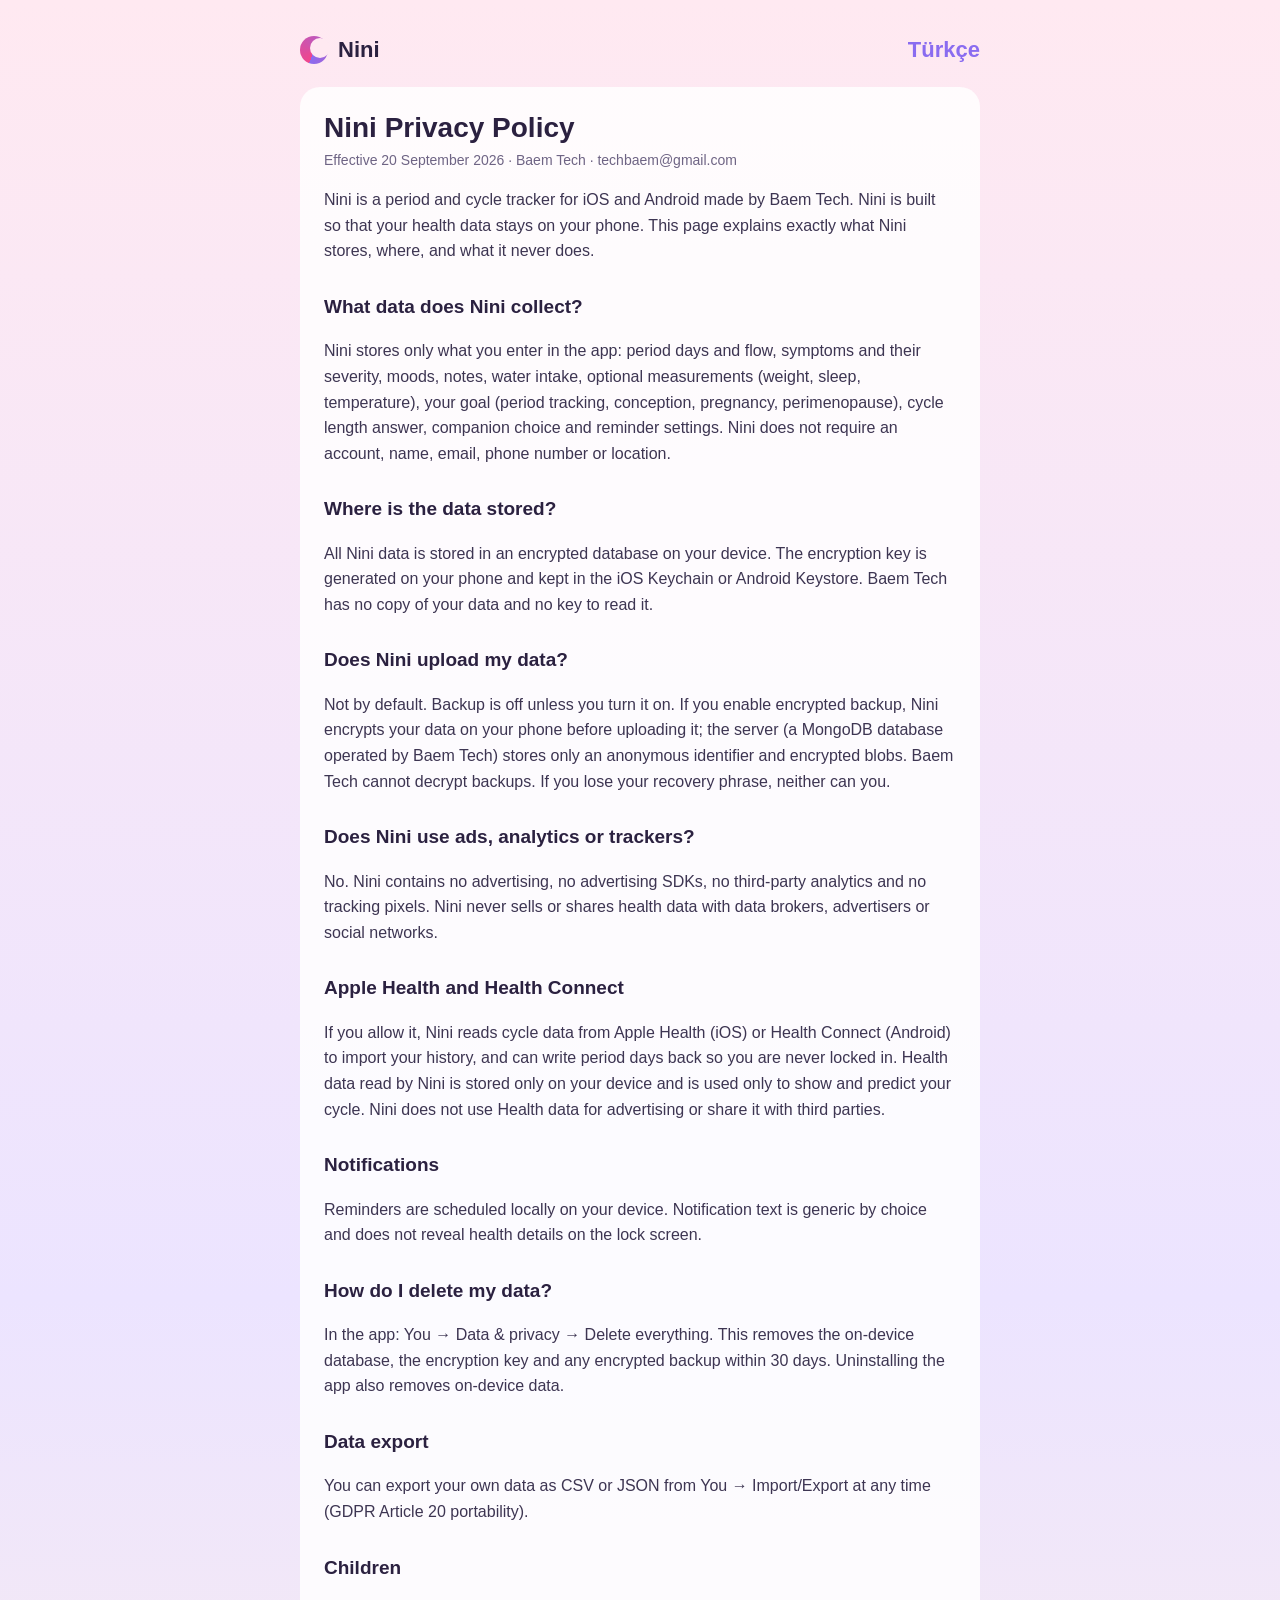
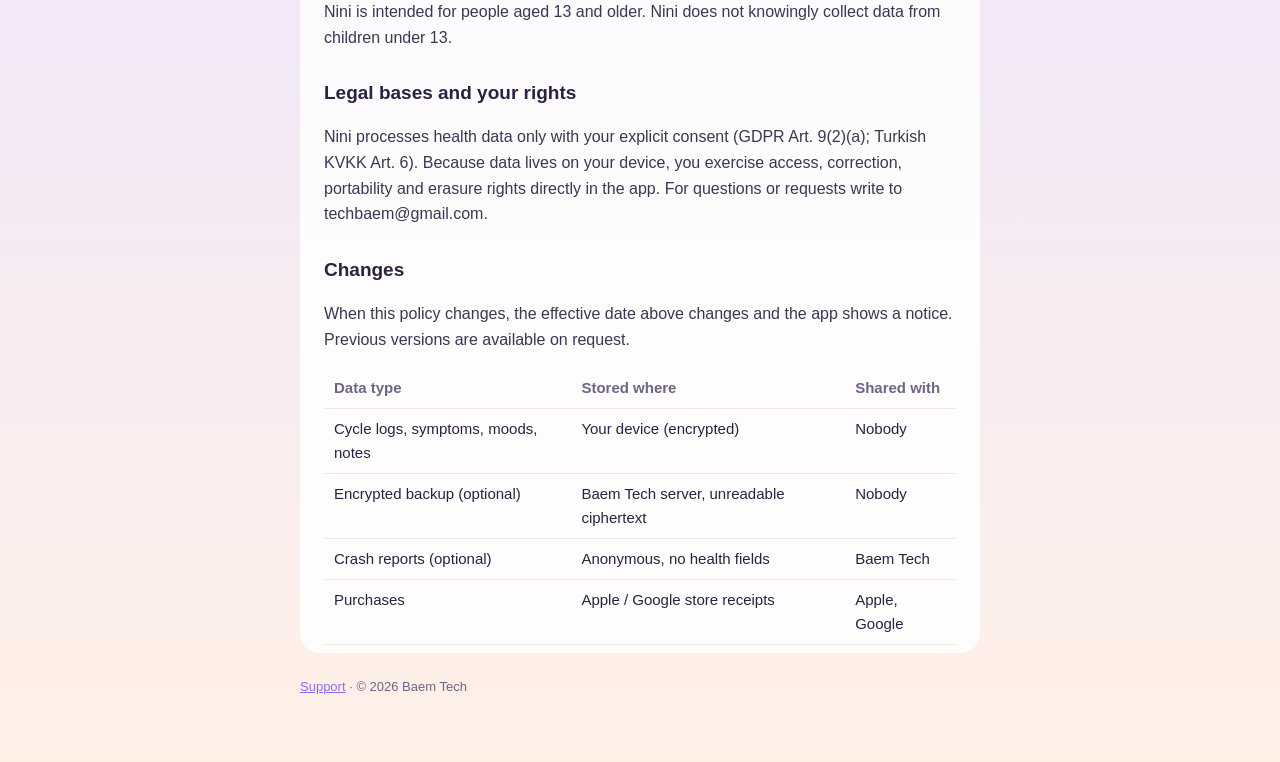
==== privacy/index.html @ da7cc815 "Nini privacy policy + support pages (EN/TR), robots, sitemap" ====
<!doctype html><html lang="en"><head><meta charset="utf-8"><title>Nini Privacy Policy — your cycle data stays on your phone</title><meta name="viewport" content="width=device-width,initial-scale=1"><meta name="description" content="Nini period tracker privacy policy: data is stored on your device, encrypted; no ads, no data sales, no third-party trackers; optional end-to-end encrypted backup; delete everything in one tap."><link rel="canonical" href="https://baemtech.github.io/nini-legal/privacy/"><link rel="alternate" hreflang="en" href="https://baemtech.github.io/nini-legal/privacy/"><link rel="alternate" hreflang="tr" href="https://baemtech.github.io/nini-legal/privacy/tr/"><link rel="alternate" hreflang="x-default" href="https://baemtech.github.io/nini-legal/privacy/"><meta property="og:title" content="Nini Privacy Policy"><meta property="og:description" content="Your cycle data stays on your phone. No ads, no data sales, no trackers."><meta property="og:url" content="https://baemtech.github.io/nini-legal/privacy/"><meta property="og:type" content="article"><link rel="stylesheet" href="../styles.css">
<script type="application/ld+json">{"@context":"https://schema.org","@type":"WebPage","name":"Nini Privacy Policy","inLanguage":"en","datePublished":"2026-09-20","dateModified":"2026-09-20","publisher":{"@type":"Organization","name":"Baem Tech","email":"techbaem@gmail.com","sameAs":["https://github.com/baemtech"]},"about":{"@type":"MobileApplication","name":"Nini","applicationCategory":"HealthApplication","operatingSystem":"iOS, Android","offers":{"@type":"Offer","price":"0","priceCurrency":"USD"}}}</script></head><body><main><header><span class="mark" aria-hidden="true"></span><a href="../">Nini</a><span class="lang"><a href="./tr/" hreflang="tr" lang="tr">Türkçe</a></span></header><article>
<h1>Nini Privacy Policy</h1><p class="meta">Effective 20 September 2026 · Baem Tech · techbaem@gmail.com</p>
<p>Nini is a period and cycle tracker for iOS and Android made by Baem Tech. Nini is built so that your health data stays on your phone. This page explains exactly what Nini stores, where, and what it never does.</p>
<h2>What data does Nini collect?</h2><p>Nini stores only what you enter in the app: period days and flow, symptoms and their severity, moods, notes, water intake, optional measurements (weight, sleep, temperature), your goal (period tracking, conception, pregnancy, perimenopause), cycle length answer, companion choice and reminder settings. Nini does not require an account, name, email, phone number or location.</p>
<h2>Where is the data stored?</h2><p>All Nini data is stored in an encrypted database on your device. The encryption key is generated on your phone and kept in the iOS Keychain or Android Keystore. Baem Tech has no copy of your data and no key to read it.</p>
<h2>Does Nini upload my data?</h2><p>Not by default. Backup is off unless you turn it on. If you enable encrypted backup, Nini encrypts your data on your phone before uploading it; the server (a MongoDB database operated by Baem Tech) stores only an anonymous identifier and encrypted blobs. Baem Tech cannot decrypt backups. If you lose your recovery phrase, neither can you.</p>
<h2>Does Nini use ads, analytics or trackers?</h2><p>No. Nini contains no advertising, no advertising SDKs, no third-party analytics and no tracking pixels. Nini never sells or shares health data with data brokers, advertisers or social networks.</p>
<h2>Apple Health and Health Connect</h2><p>If you allow it, Nini reads cycle data from Apple Health (iOS) or Health Connect (Android) to import your history, and can write period days back so you are never locked in. Health data read by Nini is stored only on your device and is used only to show and predict your cycle. Nini does not use Health data for advertising or share it with third parties.</p>
<h2>Notifications</h2><p>Reminders are scheduled locally on your device. Notification text is generic by choice and does not reveal health details on the lock screen.</p>
<h2>How do I delete my data?</h2><p>In the app: You → Data &amp; privacy → Delete everything. This removes the on-device database, the encryption key and any encrypted backup within 30 days. Uninstalling the app also removes on-device data.</p>
<h2>Data export</h2><p>You can export your own data as CSV or JSON from You → Import/Export at any time (GDPR Article 20 portability).</p>
<h2>Children</h2><p>Nini is intended for people aged 13 and older. Nini does not knowingly collect data from children under 13.</p>
<h2>Legal bases and your rights</h2><p>Nini processes health data only with your explicit consent (GDPR Art. 9(2)(a); Turkish KVKK Art. 6). Because data lives on your device, you exercise access, correction, portability and erasure rights directly in the app. For questions or requests write to techbaem@gmail.com.</p>
<h2>Changes</h2><p>When this policy changes, the effective date above changes and the app shows a notice. Previous versions are available on request.</p>
<table><tr><th>Data type</th><th>Stored where</th><th>Shared with</th></tr><tr><td>Cycle logs, symptoms, moods, notes</td><td>Your device (encrypted)</td><td>Nobody</td></tr><tr><td>Encrypted backup (optional)</td><td>Baem Tech server, unreadable ciphertext</td><td>Nobody</td></tr><tr><td>Crash reports (optional)</td><td>Anonymous, no health fields</td><td>Baem Tech</td></tr><tr><td>Purchases</td><td>Apple / Google store receipts</td><td>Apple, Google</td></tr></table>
</article><footer><a href="../support/">Support</a> · © 2026 Baem Tech</footer></main></body></html>
---- styles.css ----
:root{--bg:#FFF7FB;--card:#fff;--ink:#2B2140;--sub:#6E6484;--accent:#F0468C;--lilac:#8A6CF0;--mint:#3FC1A8}
*{box-sizing:border-box}html{color-scheme:light}body{margin:0;font:16px/1.6 -apple-system,BlinkMacSystemFont,"Segoe UI",Roboto,sans-serif;color:var(--ink);background:linear-gradient(180deg,#FFE9F1,#ECE4FF 55%,#FFF0E6)}
main{max-width:720px;margin:0 auto;padding:32px 20px 64px}header{display:flex;align-items:center;gap:10px;margin-bottom:20px}header a{color:var(--ink);text-decoration:none;font-weight:800;font-size:22px}
.mark{width:28px;height:28px;border-radius:50%;background:conic-gradient(from 200deg,var(--accent),var(--lilac));position:relative}.mark::after{content:"";position:absolute;right:-2px;top:2px;width:20px;height:20px;border-radius:50%;background:#FFE9F1}
article{background:rgba(255,255,255,.85);border-radius:20px;padding:24px 24px 8px}h1{font-size:28px;line-height:1.2;margin:0 0 4px}h2{font-size:19px;margin:28px 0 8px}p,li{color:#3d3552}.meta{color:var(--sub);font-size:14px;margin:0 0 16px}table{border-collapse:collapse;width:100%;font-size:15px}th,td{text-align:left;padding:8px 10px;border-bottom:1px solid #eee4f4;vertical-align:top}th{color:var(--sub);font-weight:600}
.lang{margin-left:auto;font-size:14px}.lang a{font-weight:600;color:var(--lilac);margin-left:8px}footer{margin-top:24px;color:var(--sub);font-size:13px}a{color:var(--lilac)}
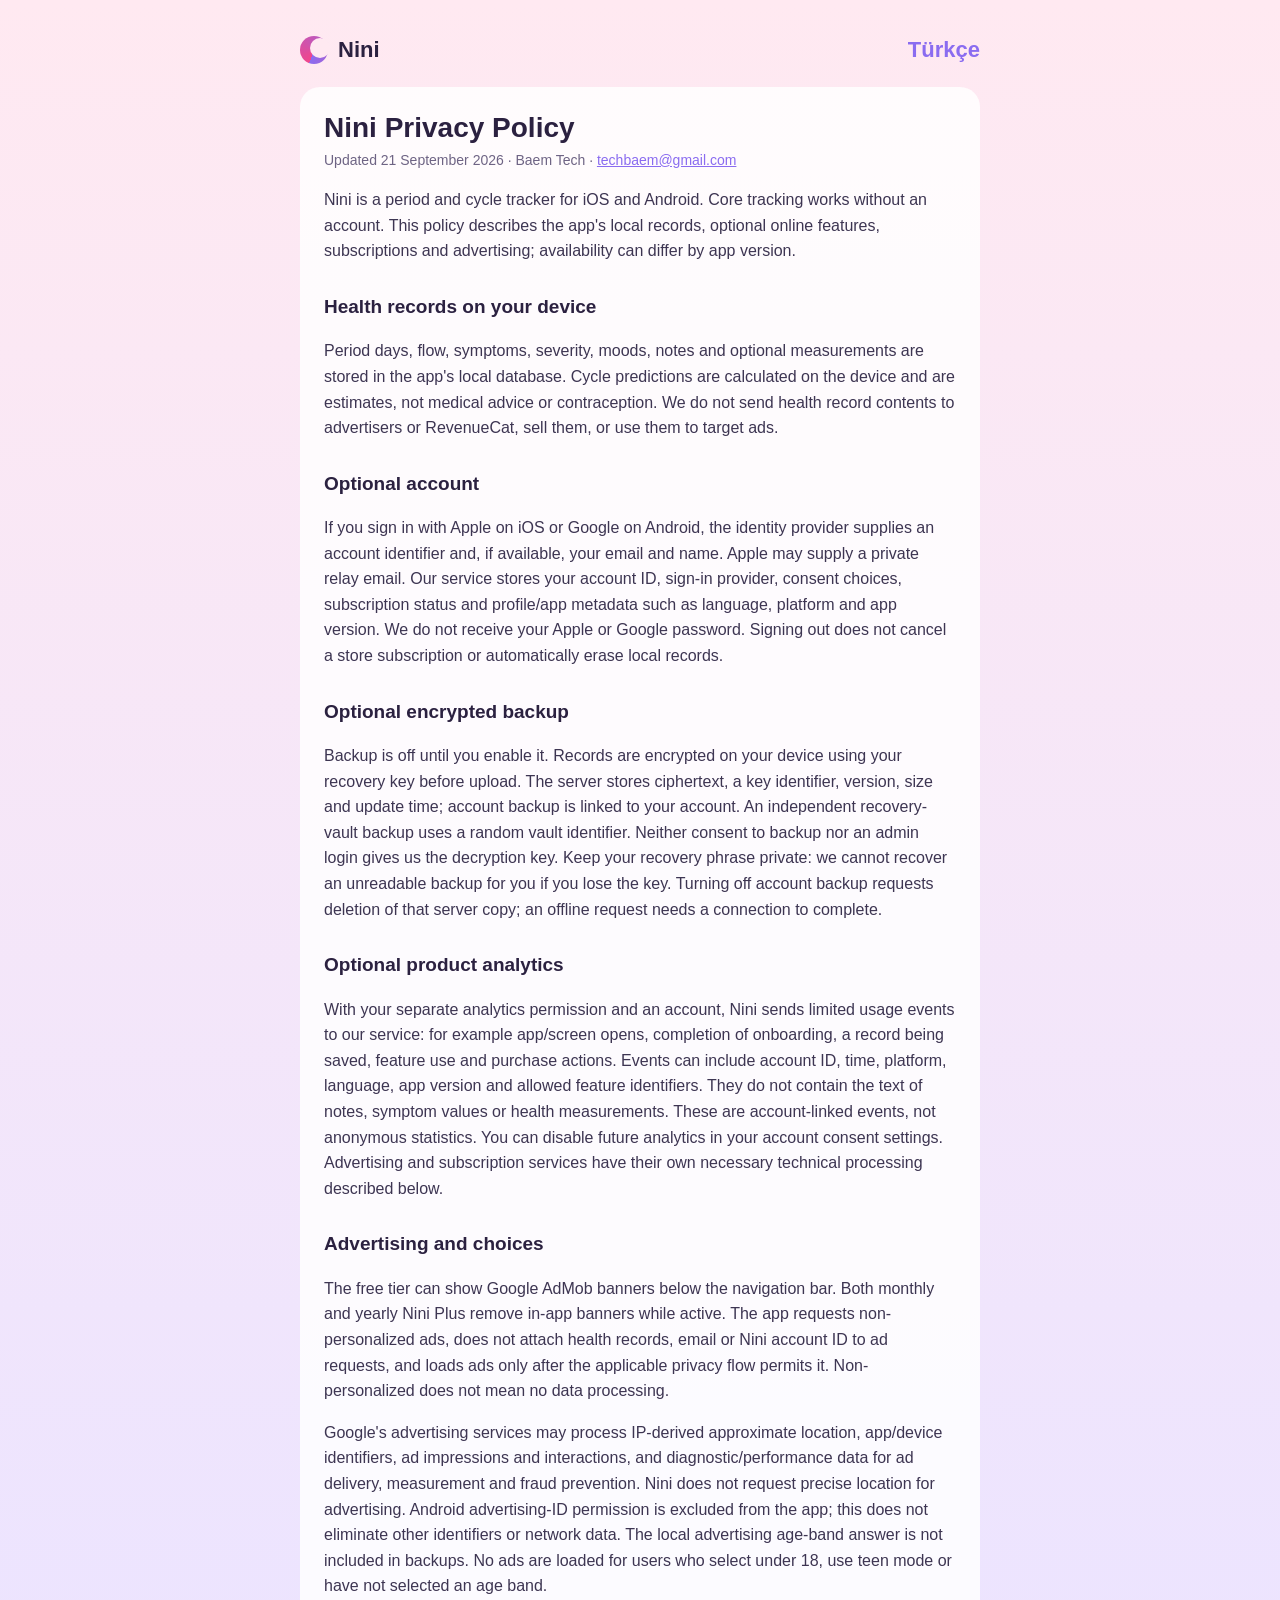
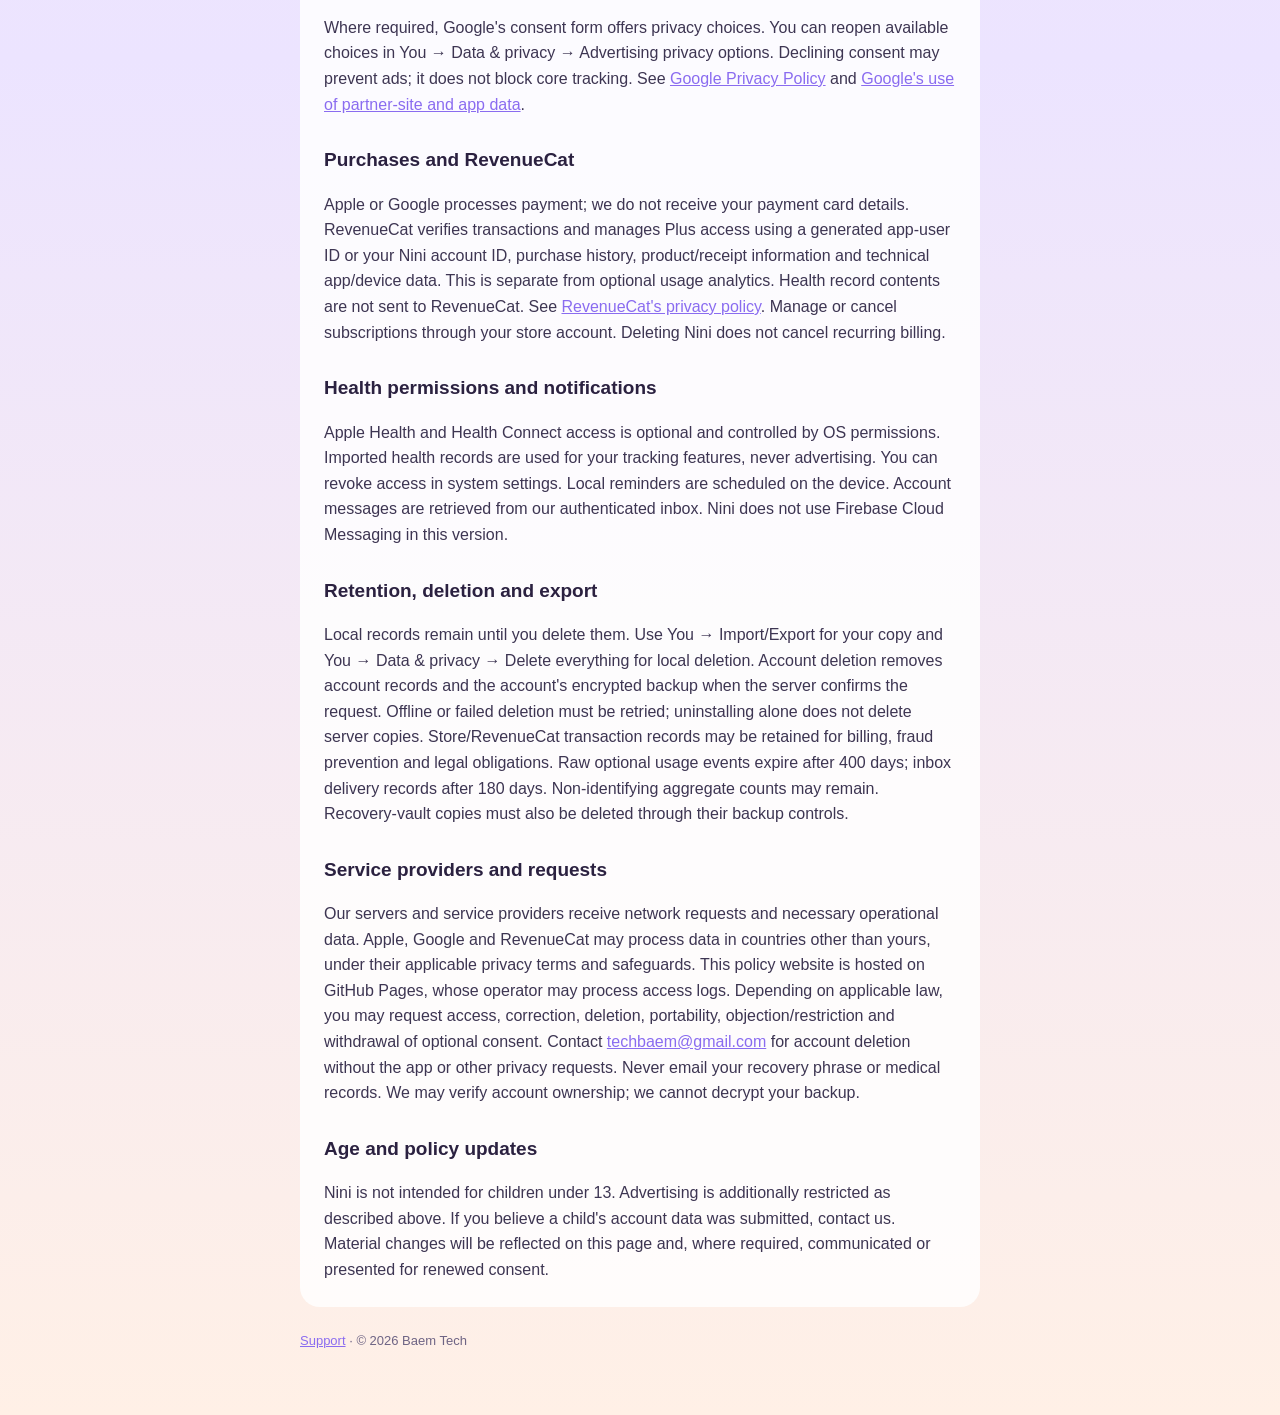
==== commit d8c983d3: "Update Nini privacy and subscription information for AdMob and RevenueCat" ====
--- a/privacy/index.html
+++ b/privacy/index.html
@@ -1,17 +1,15 @@
-<!doctype html><html lang="en"><head><meta charset="utf-8"><title>Nini Privacy Policy — your cycle data stays on your phone</title><meta name="viewport" content="width=device-width,initial-scale=1"><meta name="description" content="Nini period tracker privacy policy: data is stored on your device, encrypted; no ads, no data sales, no third-party trackers; optional end-to-end encrypted backup; delete everything in one tap."><link rel="canonical" href="https://baemtech.github.io/nini-legal/privacy/"><link rel="alternate" hreflang="en" href="https://baemtech.github.io/nini-legal/privacy/"><link rel="alternate" hreflang="tr" href="https://baemtech.github.io/nini-legal/privacy/tr/"><link rel="alternate" hreflang="x-default" href="https://baemtech.github.io/nini-legal/privacy/"><meta property="og:title" content="Nini Privacy Policy"><meta property="og:description" content="Your cycle data stays on your phone. No ads, no data sales, no trackers."><meta property="og:url" content="https://baemtech.github.io/nini-legal/privacy/"><meta property="og:type" content="article"><link rel="stylesheet" href="../styles.css">
-<script type="application/ld+json">{"@context":"https://schema.org","@type":"WebPage","name":"Nini Privacy Policy","inLanguage":"en","datePublished":"2026-09-20","dateModified":"2026-09-20","publisher":{"@type":"Organization","name":"Baem Tech","email":"techbaem@gmail.com","sameAs":["https://github.com/baemtech"]},"about":{"@type":"MobileApplication","name":"Nini","applicationCategory":"HealthApplication","operatingSystem":"iOS, Android","offers":{"@type":"Offer","price":"0","priceCurrency":"USD"}}}</script></head><body><main><header><span class="mark" aria-hidden="true"></span><a href="../">Nini</a><span class="lang"><a href="./tr/" hreflang="tr" lang="tr">Türkçe</a></span></header><article>
-<h1>Nini Privacy Policy</h1><p class="meta">Effective 20 September 2026 · Baem Tech · techbaem@gmail.com</p>
-<p>Nini is a period and cycle tracker for iOS and Android made by Baem Tech. Nini is built so that your health data stays on your phone. This page explains exactly what Nini stores, where, and what it never does.</p>
-<h2>What data does Nini collect?</h2><p>Nini stores only what you enter in the app: period days and flow, symptoms and their severity, moods, notes, water intake, optional measurements (weight, sleep, temperature), your goal (period tracking, conception, pregnancy, perimenopause), cycle length answer, companion choice and reminder settings. Nini does not require an account, name, email, phone number or location.</p>
-<h2>Where is the data stored?</h2><p>All Nini data is stored in an encrypted database on your device. The encryption key is generated on your phone and kept in the iOS Keychain or Android Keystore. Baem Tech has no copy of your data and no key to read it.</p>
-<h2>Does Nini upload my data?</h2><p>Not by default. Backup is off unless you turn it on. If you enable encrypted backup, Nini encrypts your data on your phone before uploading it; the server (a MongoDB database operated by Baem Tech) stores only an anonymous identifier and encrypted blobs. Baem Tech cannot decrypt backups. If you lose your recovery phrase, neither can you.</p>
-<h2>Does Nini use ads, analytics or trackers?</h2><p>No. Nini contains no advertising, no advertising SDKs, no third-party analytics and no tracking pixels. Nini never sells or shares health data with data brokers, advertisers or social networks.</p>
-<h2>Apple Health and Health Connect</h2><p>If you allow it, Nini reads cycle data from Apple Health (iOS) or Health Connect (Android) to import your history, and can write period days back so you are never locked in. Health data read by Nini is stored only on your device and is used only to show and predict your cycle. Nini does not use Health data for advertising or share it with third parties.</p>
-<h2>Notifications</h2><p>Reminders are scheduled locally on your device. Notification text is generic by choice and does not reveal health details on the lock screen.</p>
-<h2>How do I delete my data?</h2><p>In the app: You → Data &amp; privacy → Delete everything. This removes the on-device database, the encryption key and any encrypted backup within 30 days. Uninstalling the app also removes on-device data.</p>
-<h2>Data export</h2><p>You can export your own data as CSV or JSON from You → Import/Export at any time (GDPR Article 20 portability).</p>
-<h2>Children</h2><p>Nini is intended for people aged 13 and older. Nini does not knowingly collect data from children under 13.</p>
-<h2>Legal bases and your rights</h2><p>Nini processes health data only with your explicit consent (GDPR Art. 9(2)(a); Turkish KVKK Art. 6). Because data lives on your device, you exercise access, correction, portability and erasure rights directly in the app. For questions or requests write to techbaem@gmail.com.</p>
-<h2>Changes</h2><p>When this policy changes, the effective date above changes and the app shows a notice. Previous versions are available on request.</p>
-<table><tr><th>Data type</th><th>Stored where</th><th>Shared with</th></tr><tr><td>Cycle logs, symptoms, moods, notes</td><td>Your device (encrypted)</td><td>Nobody</td></tr><tr><td>Encrypted backup (optional)</td><td>Baem Tech server, unreadable ciphertext</td><td>Nobody</td></tr><tr><td>Crash reports (optional)</td><td>Anonymous, no health fields</td><td>Baem Tech</td></tr><tr><td>Purchases</td><td>Apple / Google store receipts</td><td>Apple, Google</td></tr></table>
+<!doctype html>
+<html lang="en"><head><meta charset="utf-8"><meta name="viewport" content="width=device-width,initial-scale=1"><title>Nini Privacy Policy</title><meta name="description" content="Nini Privacy Policy: local health records, optional encrypted backup, accounts, RevenueCat subscriptions and AdMob advertising."><link rel="canonical" href="https://baemtech.github.io/nini-legal/privacy/"><link rel="stylesheet" href="../styles.css"></head><body><main><header><span class="mark" aria-hidden="true"></span><a href="../">Nini</a><span class="lang"><a href="tr/">Türkçe</a></span></header><article>
+<h1>Nini Privacy Policy</h1><p class="meta">Updated 21 September 2026 · Baem Tech · <a href="mailto:techbaem@gmail.com">techbaem@gmail.com</a></p>
+<p>Nini is a period and cycle tracker for iOS and Android. Core tracking works without an account. This policy describes the app's local records, optional online features, subscriptions and advertising; availability can differ by app version.</p>
+<h2>Health records on your device</h2><p>Period days, flow, symptoms, severity, moods, notes and optional measurements are stored in the app's local database. Cycle predictions are calculated on the device and are estimates, not medical advice or contraception. We do not send health record contents to advertisers or RevenueCat, sell them, or use them to target ads.</p>
+<h2>Optional account</h2><p>If you sign in with Apple on iOS or Google on Android, the identity provider supplies an account identifier and, if available, your email and name. Apple may supply a private relay email. Our service stores your account ID, sign-in provider, consent choices, subscription status and profile/app metadata such as language, platform and app version. We do not receive your Apple or Google password. Signing out does not cancel a store subscription or automatically erase local records.</p>
+<h2>Optional encrypted backup</h2><p>Backup is off until you enable it. Records are encrypted on your device using your recovery key before upload. The server stores ciphertext, a key identifier, version, size and update time; account backup is linked to your account. An independent recovery-vault backup uses a random vault identifier. Neither consent to backup nor an admin login gives us the decryption key. Keep your recovery phrase private: we cannot recover an unreadable backup for you if you lose the key. Turning off account backup requests deletion of that server copy; an offline request needs a connection to complete.</p>
+<h2>Optional product analytics</h2><p>With your separate analytics permission and an account, Nini sends limited usage events to our service: for example app/screen opens, completion of onboarding, a record being saved, feature use and purchase actions. Events can include account ID, time, platform, language, app version and allowed feature identifiers. They do not contain the text of notes, symptom values or health measurements. These are account-linked events, not anonymous statistics. You can disable future analytics in your account consent settings. Advertising and subscription services have their own necessary technical processing described below.</p>
+<h2>Advertising and choices</h2><p>The free tier can show Google AdMob banners below the navigation bar. Both monthly and yearly Nini Plus remove in-app banners while active. The app requests non-personalized ads, does not attach health records, email or Nini account ID to ad requests, and loads ads only after the applicable privacy flow permits it. Non-personalized does not mean no data processing.</p><p>Google's advertising services may process IP-derived approximate location, app/device identifiers, ad impressions and interactions, and diagnostic/performance data for ad delivery, measurement and fraud prevention. Nini does not request precise location for advertising. Android advertising-ID permission is excluded from the app; this does not eliminate other identifiers or network data. The local advertising age-band answer is not included in backups. No ads are loaded for users who select under 18, use teen mode or have not selected an age band.</p><p>Where required, Google's consent form offers privacy choices. You can reopen available choices in You → Data &amp; privacy → Advertising privacy options. Declining consent may prevent ads; it does not block core tracking. See <a href="https://policies.google.com/privacy">Google Privacy Policy</a> and <a href="https://policies.google.com/technologies/partner-sites">Google's use of partner-site and app data</a>.</p>
+<h2>Purchases and RevenueCat</h2><p>Apple or Google processes payment; we do not receive your payment card details. RevenueCat verifies transactions and manages Plus access using a generated app-user ID or your Nini account ID, purchase history, product/receipt information and technical app/device data. This is separate from optional usage analytics. Health record contents are not sent to RevenueCat. See <a href="https://www.revenuecat.com/privacy">RevenueCat's privacy policy</a>. Manage or cancel subscriptions through your store account. Deleting Nini does not cancel recurring billing.</p>
+<h2>Health permissions and notifications</h2><p>Apple Health and Health Connect access is optional and controlled by OS permissions. Imported health records are used for your tracking features, never advertising. You can revoke access in system settings. Local reminders are scheduled on the device. Account messages are retrieved from our authenticated inbox. Nini does not use Firebase Cloud Messaging in this version.</p>
+<h2>Retention, deletion and export</h2><p>Local records remain until you delete them. Use You → Import/Export for your copy and You → Data &amp; privacy → Delete everything for local deletion. Account deletion removes account records and the account's encrypted backup when the server confirms the request. Offline or failed deletion must be retried; uninstalling alone does not delete server copies. Store/RevenueCat transaction records may be retained for billing, fraud prevention and legal obligations. Raw optional usage events expire after 400 days; inbox delivery records after 180 days. Non-identifying aggregate counts may remain. Recovery-vault copies must also be deleted through their backup controls.</p>
+<h2>Service providers and requests</h2><p>Our servers and service providers receive network requests and necessary operational data. Apple, Google and RevenueCat may process data in countries other than yours, under their applicable privacy terms and safeguards. This policy website is hosted on GitHub Pages, whose operator may process access logs. Depending on applicable law, you may request access, correction, deletion, portability, objection/restriction and withdrawal of optional consent. Contact <a href="mailto:techbaem@gmail.com">techbaem@gmail.com</a> for account deletion without the app or other privacy requests. Never email your recovery phrase or medical records. We may verify account ownership; we cannot decrypt your backup.</p>
+<h2>Age and policy updates</h2><p>Nini is not intended for children under 13. Advertising is additionally restricted as described above. If you believe a child's account data was submitted, contact us. Material changes will be reflected on this page and, where required, communicated or presented for renewed consent.</p>
 </article><footer><a href="../support/">Support</a> · © 2026 Baem Tech</footer></main></body></html>
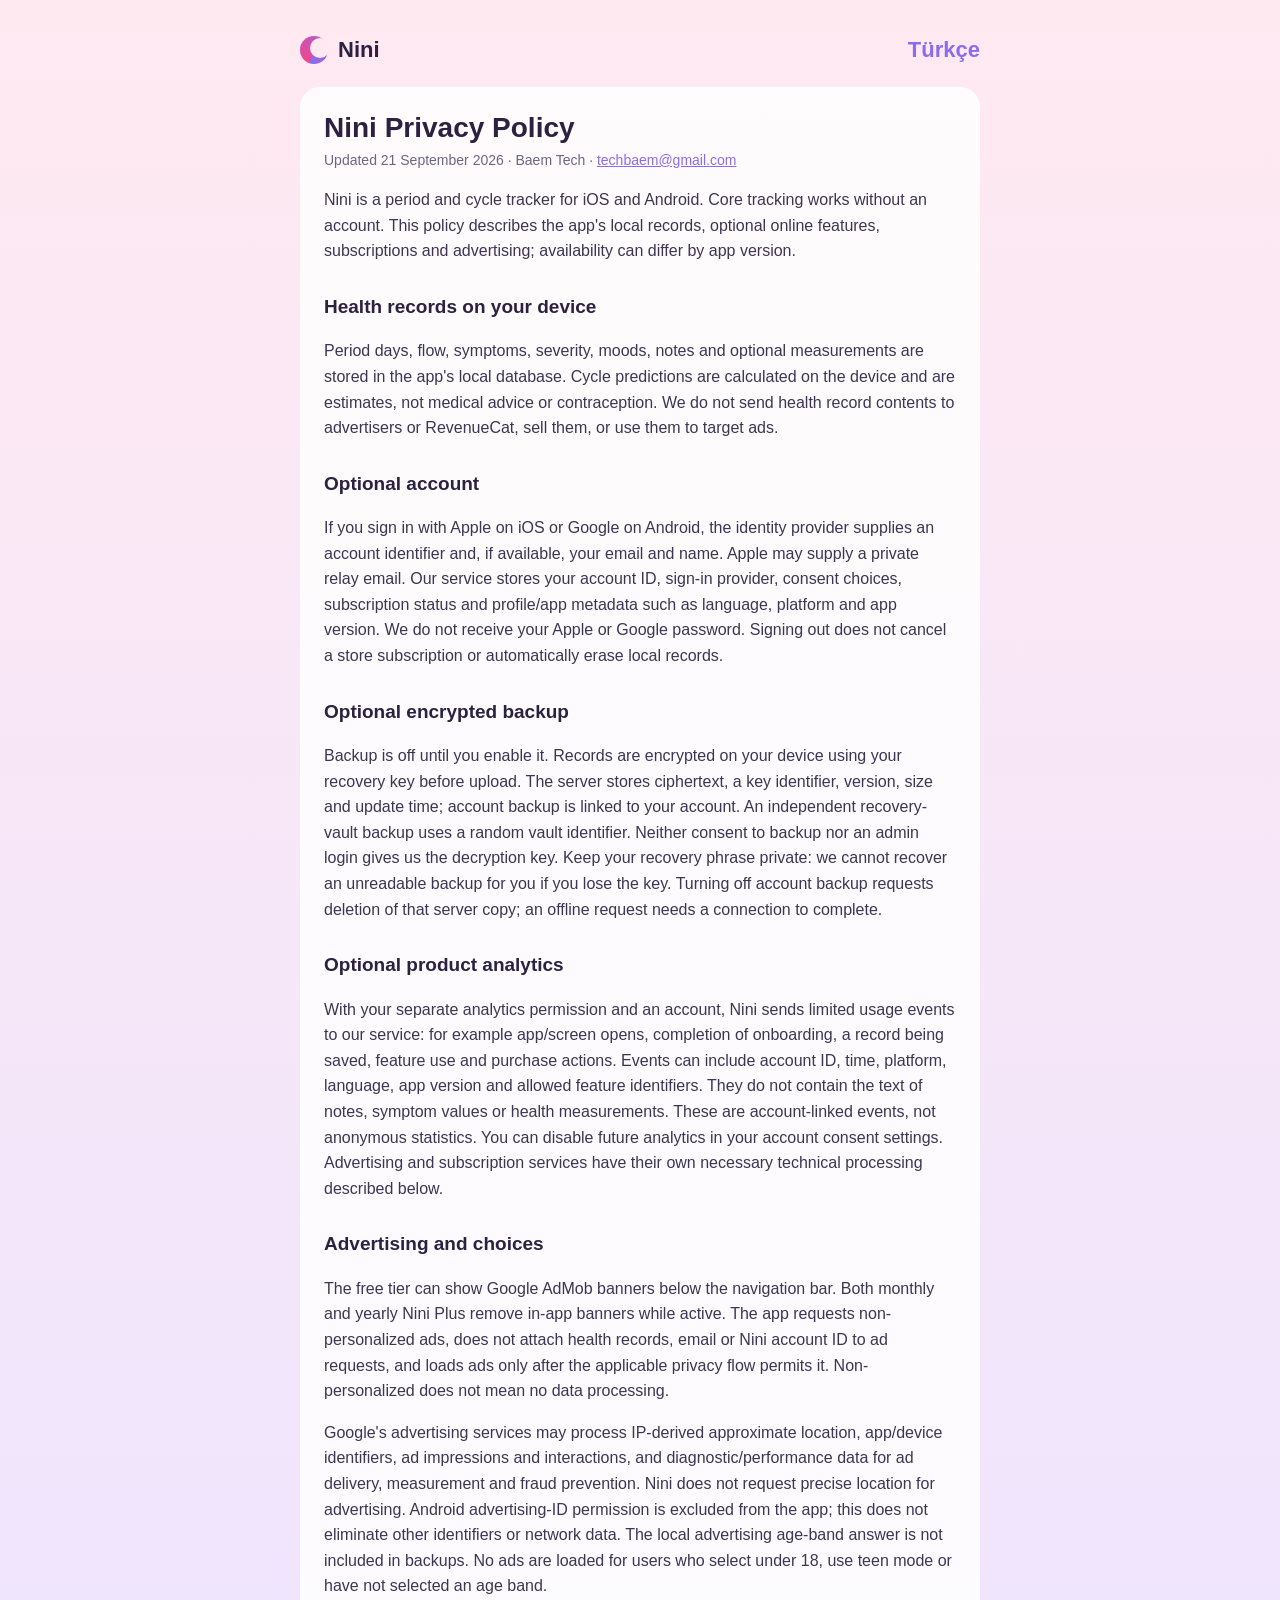
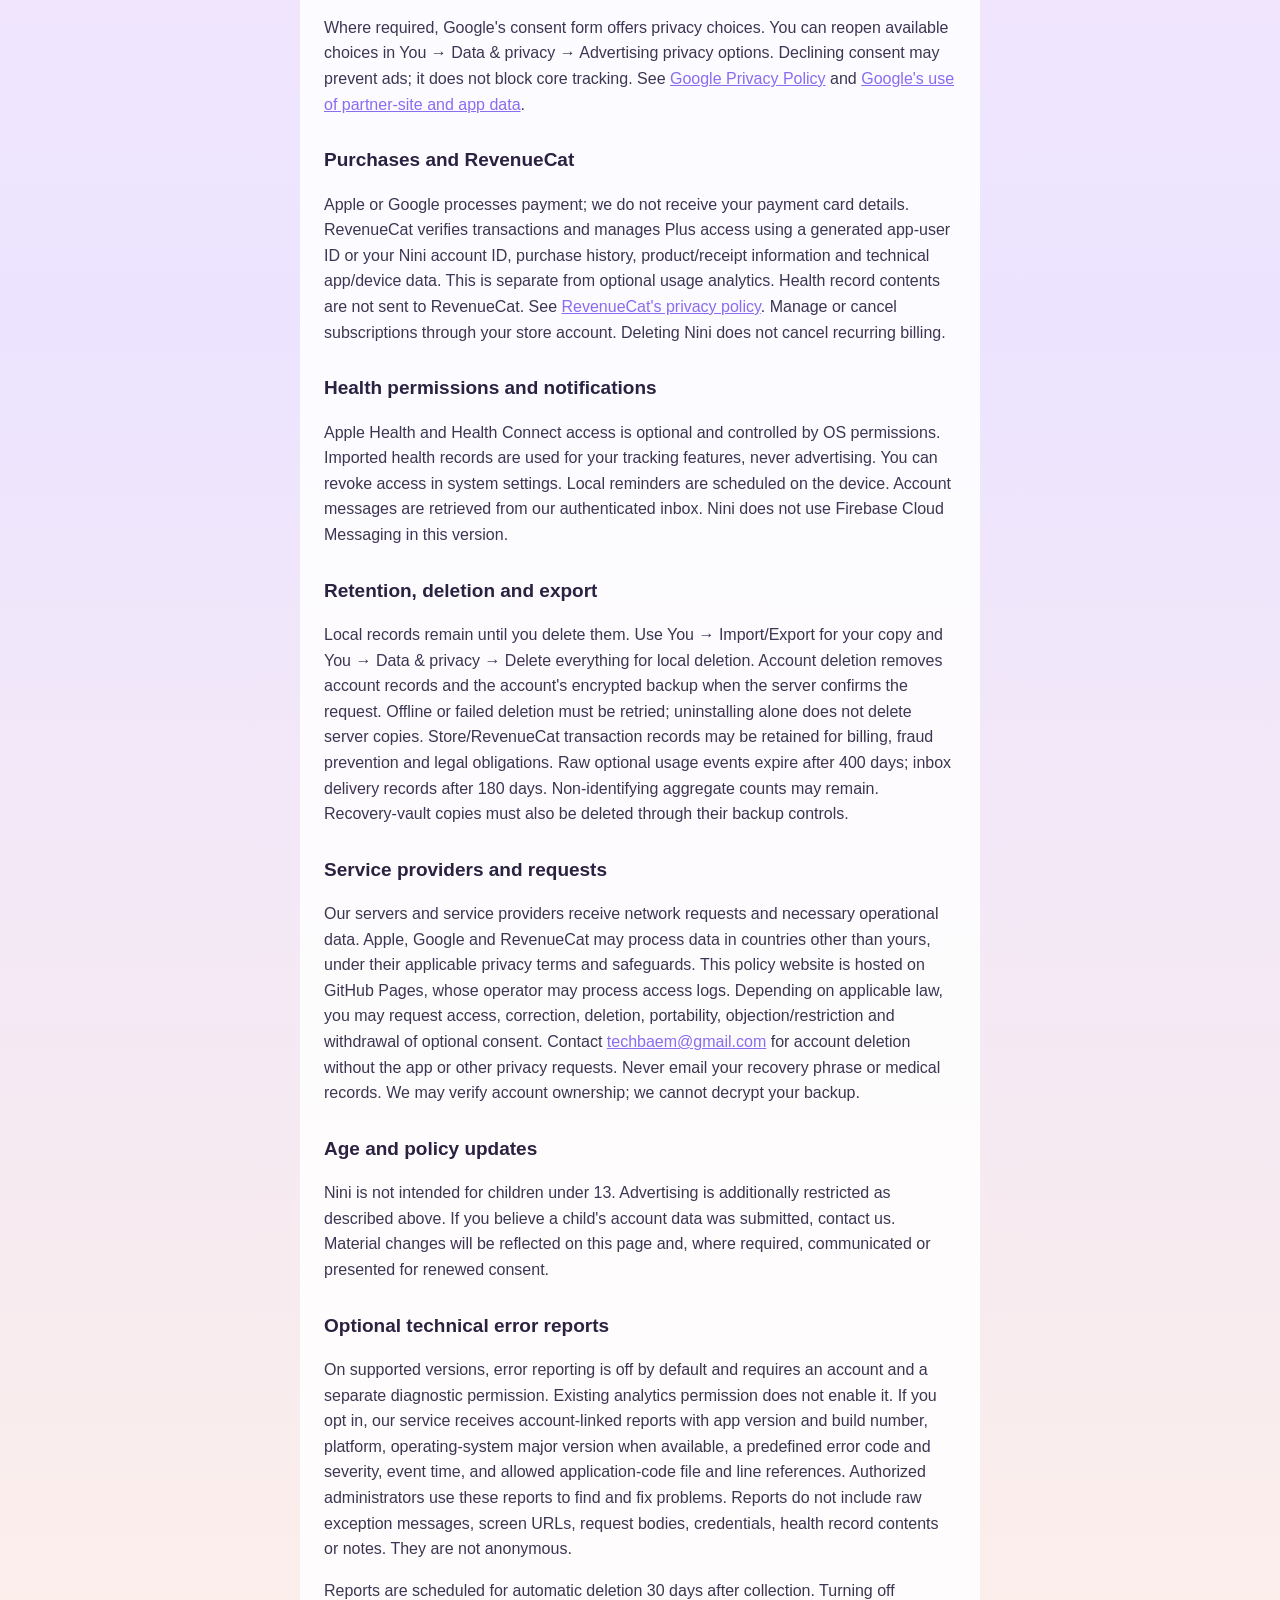
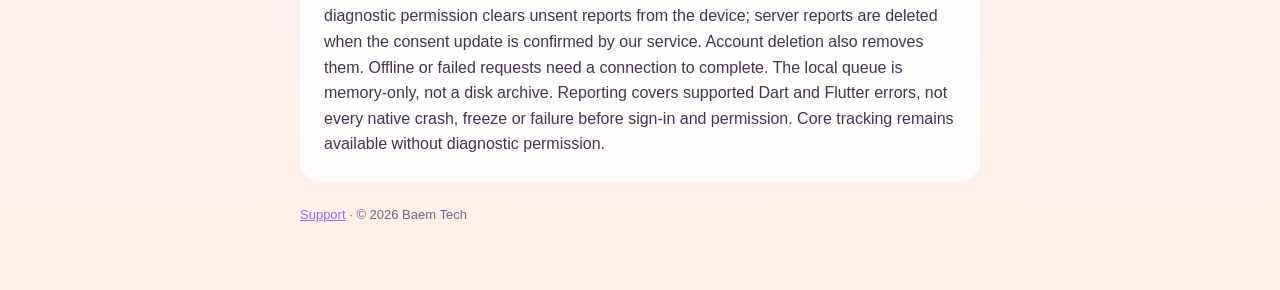
==== commit 91ed8b27: "Disclose optional account-linked technical error reports" ====
--- a/privacy/index.html
+++ b/privacy/index.html
@@ -12,4 +12,5 @@
 <h2>Retention, deletion and export</h2><p>Local records remain until you delete them. Use You → Import/Export for your copy and You → Data &amp; privacy → Delete everything for local deletion. Account deletion removes account records and the account's encrypted backup when the server confirms the request. Offline or failed deletion must be retried; uninstalling alone does not delete server copies. Store/RevenueCat transaction records may be retained for billing, fraud prevention and legal obligations. Raw optional usage events expire after 400 days; inbox delivery records after 180 days. Non-identifying aggregate counts may remain. Recovery-vault copies must also be deleted through their backup controls.</p>
 <h2>Service providers and requests</h2><p>Our servers and service providers receive network requests and necessary operational data. Apple, Google and RevenueCat may process data in countries other than yours, under their applicable privacy terms and safeguards. This policy website is hosted on GitHub Pages, whose operator may process access logs. Depending on applicable law, you may request access, correction, deletion, portability, objection/restriction and withdrawal of optional consent. Contact <a href="mailto:techbaem@gmail.com">techbaem@gmail.com</a> for account deletion without the app or other privacy requests. Never email your recovery phrase or medical records. We may verify account ownership; we cannot decrypt your backup.</p>
 <h2>Age and policy updates</h2><p>Nini is not intended for children under 13. Advertising is additionally restricted as described above. If you believe a child's account data was submitted, contact us. Material changes will be reflected on this page and, where required, communicated or presented for renewed consent.</p>
+<h2>Optional technical error reports</h2><p>On supported versions, error reporting is off by default and requires an account and a separate diagnostic permission. Existing analytics permission does not enable it. If you opt in, our service receives account-linked reports with app version and build number, platform, operating-system major version when available, a predefined error code and severity, event time, and allowed application-code file and line references. Authorized administrators use these reports to find and fix problems. Reports do not include raw exception messages, screen URLs, request bodies, credentials, health record contents or notes. They are not anonymous.</p><p>Reports are scheduled for automatic deletion 30 days after collection. Turning off diagnostic permission clears unsent reports from the device; server reports are deleted when the consent update is confirmed by our service. Account deletion also removes them. Offline or failed requests need a connection to complete. The local queue is memory-only, not a disk archive. Reporting covers supported Dart and Flutter errors, not every native crash, freeze or failure before sign-in and permission. Core tracking remains available without diagnostic permission.</p>
 </article><footer><a href="../support/">Support</a> · © 2026 Baem Tech</footer></main></body></html>
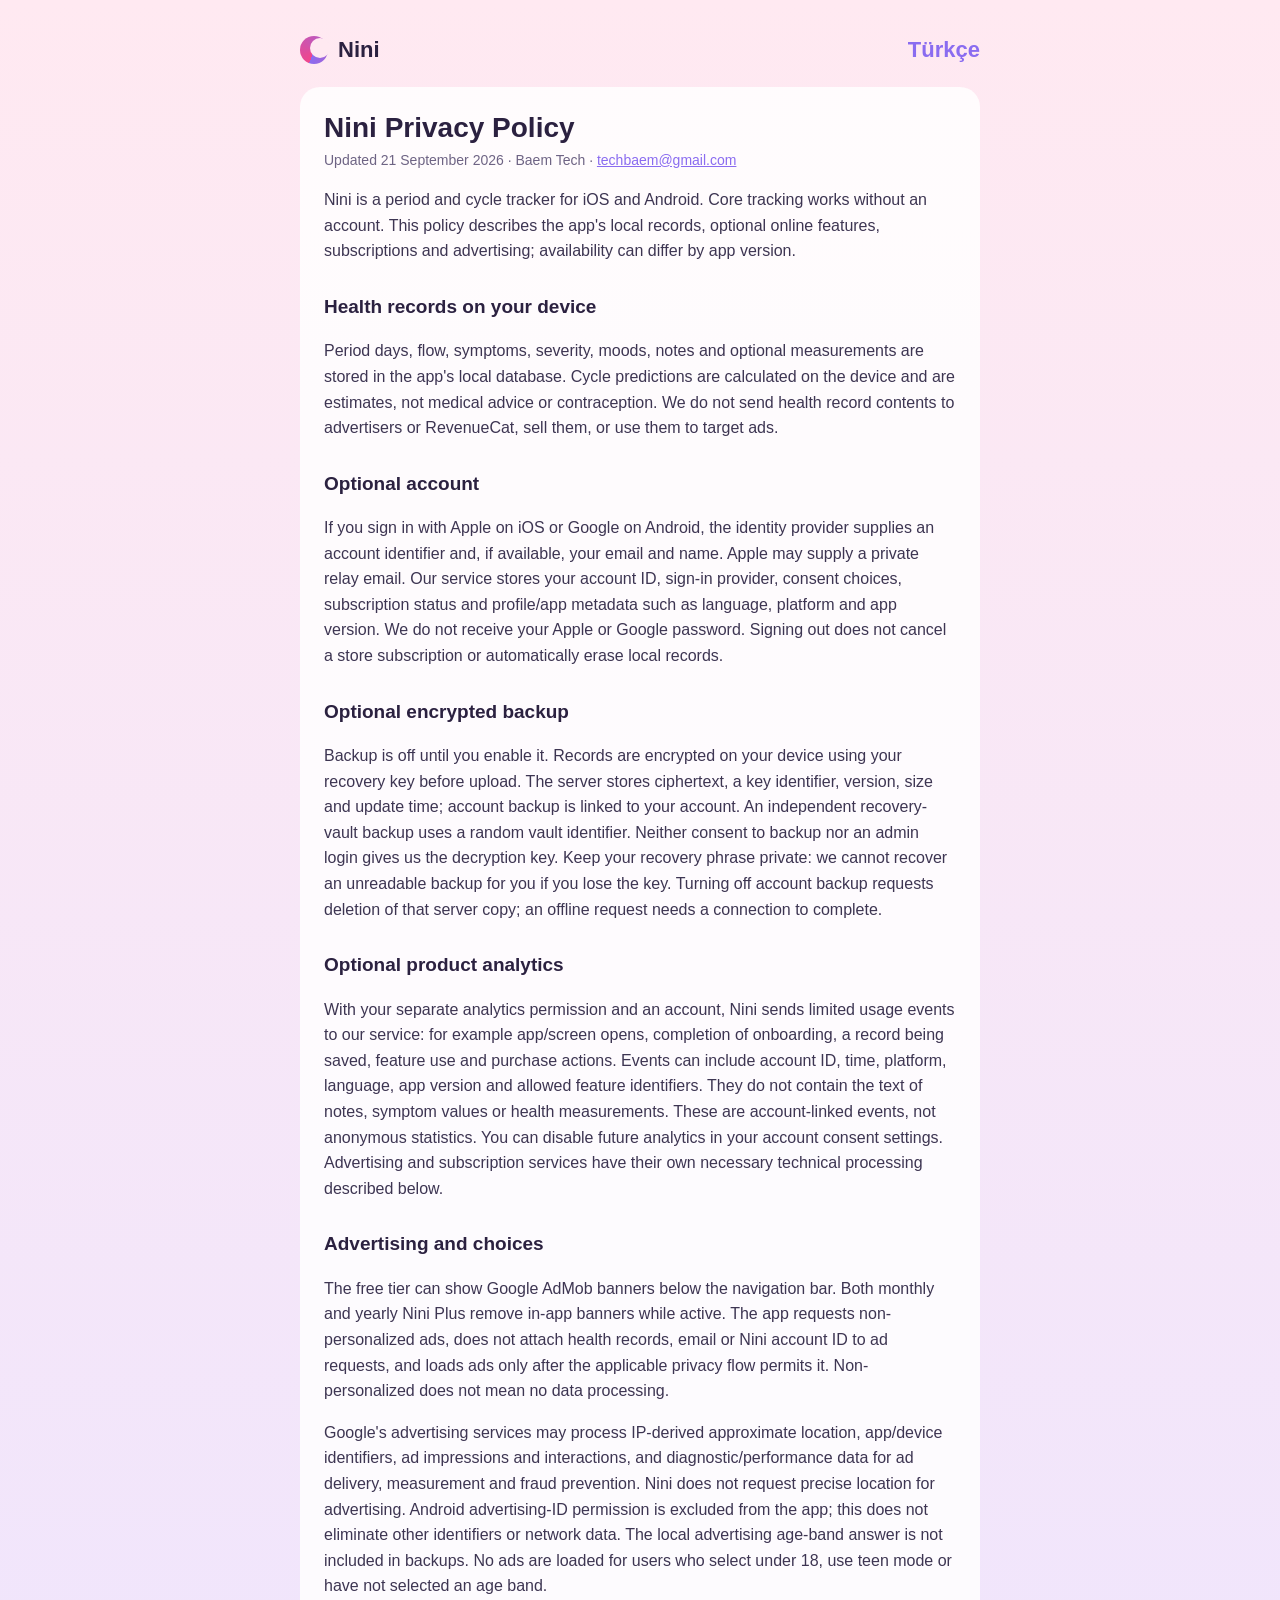
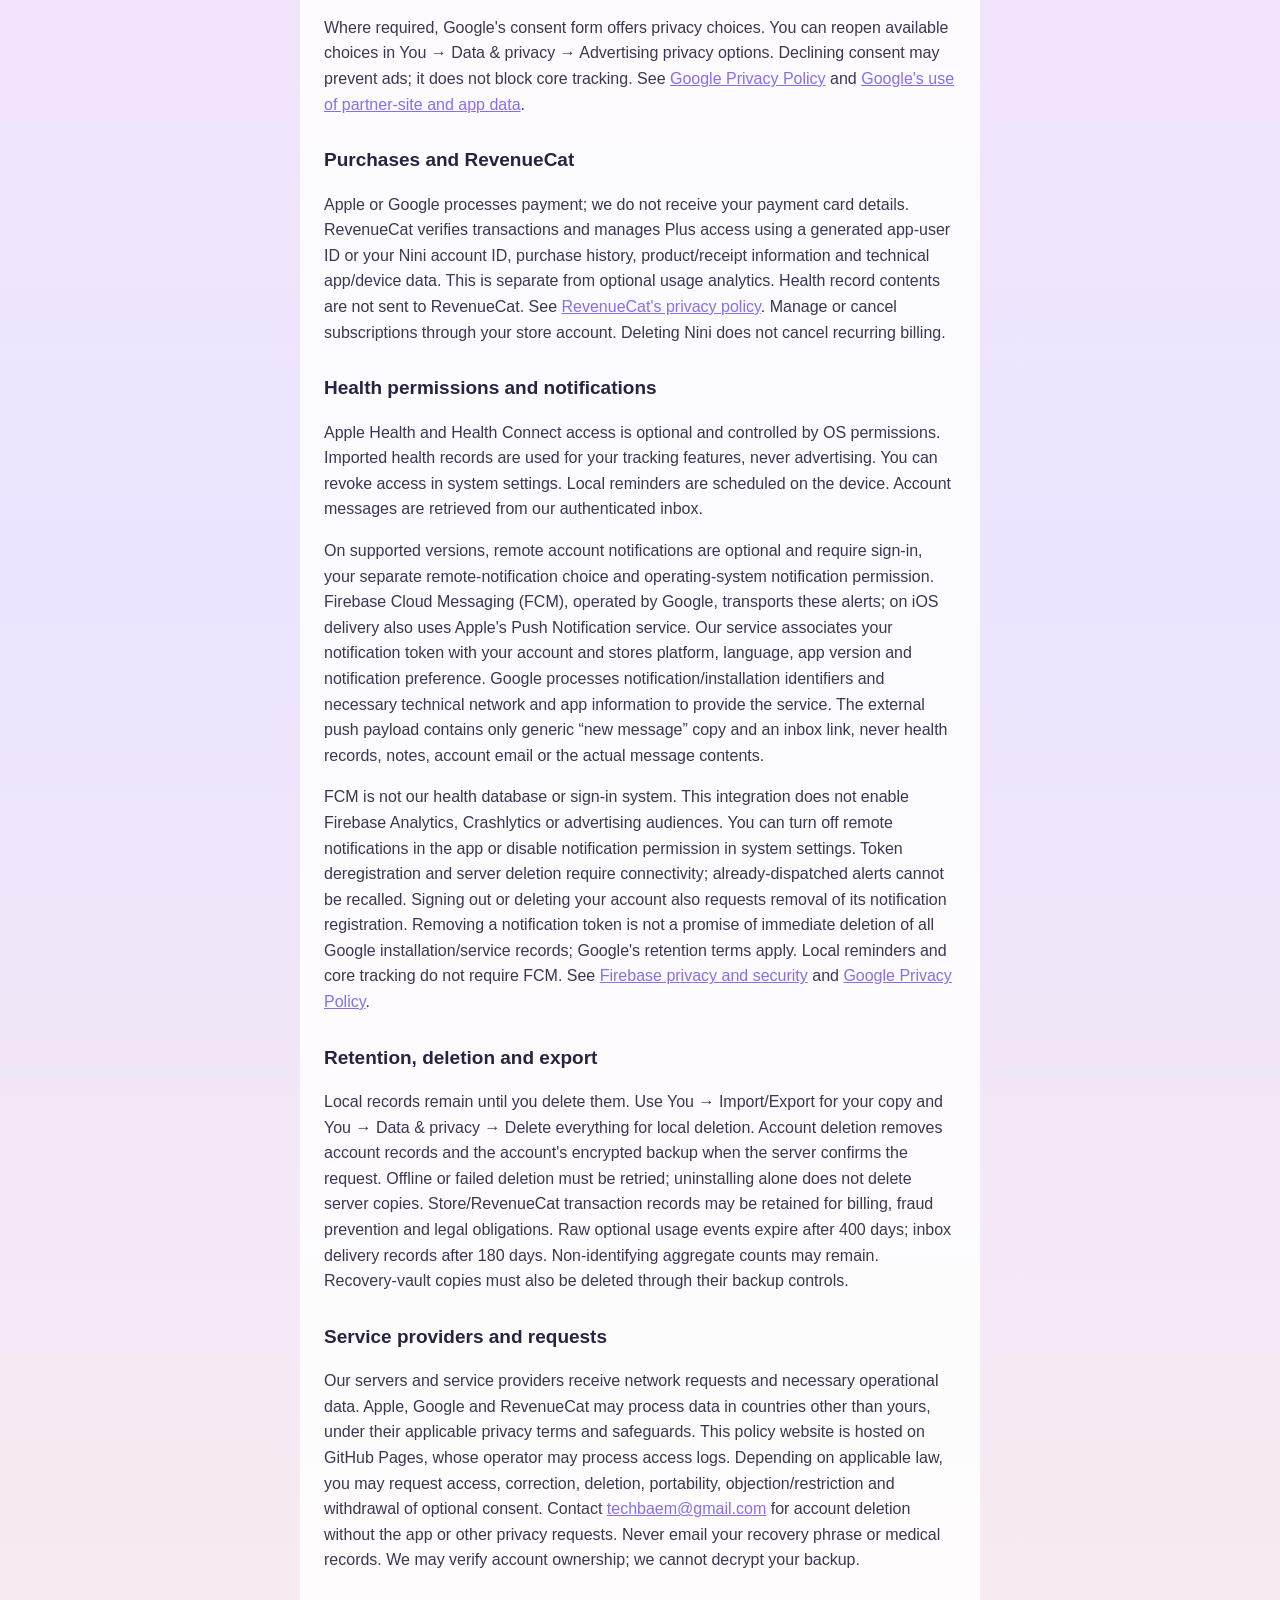
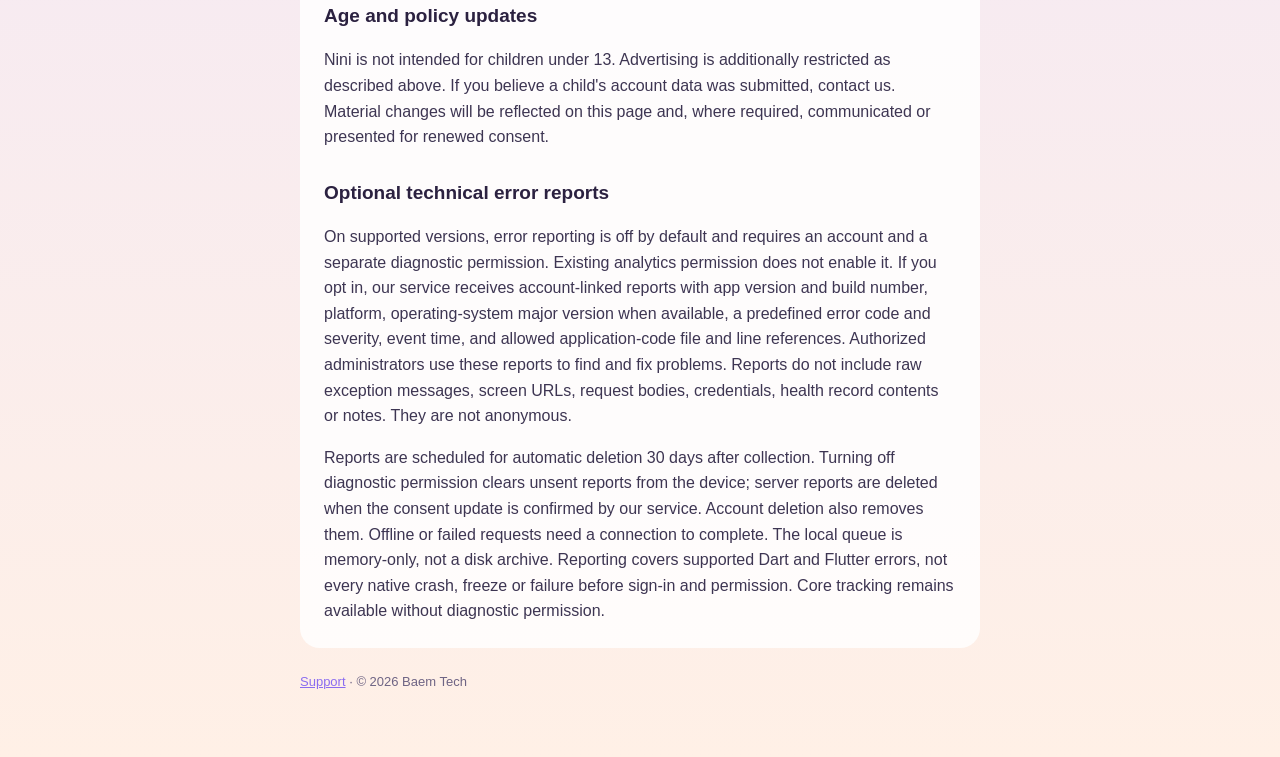
==== commit 1cd163cd: "Document optional FCM account notifications and privacy choices" ====
--- a/privacy/index.html
+++ b/privacy/index.html
@@ -8,7 +8,9 @@
 <h2>Optional product analytics</h2><p>With your separate analytics permission and an account, Nini sends limited usage events to our service: for example app/screen opens, completion of onboarding, a record being saved, feature use and purchase actions. Events can include account ID, time, platform, language, app version and allowed feature identifiers. They do not contain the text of notes, symptom values or health measurements. These are account-linked events, not anonymous statistics. You can disable future analytics in your account consent settings. Advertising and subscription services have their own necessary technical processing described below.</p>
 <h2>Advertising and choices</h2><p>The free tier can show Google AdMob banners below the navigation bar. Both monthly and yearly Nini Plus remove in-app banners while active. The app requests non-personalized ads, does not attach health records, email or Nini account ID to ad requests, and loads ads only after the applicable privacy flow permits it. Non-personalized does not mean no data processing.</p><p>Google's advertising services may process IP-derived approximate location, app/device identifiers, ad impressions and interactions, and diagnostic/performance data for ad delivery, measurement and fraud prevention. Nini does not request precise location for advertising. Android advertising-ID permission is excluded from the app; this does not eliminate other identifiers or network data. The local advertising age-band answer is not included in backups. No ads are loaded for users who select under 18, use teen mode or have not selected an age band.</p><p>Where required, Google's consent form offers privacy choices. You can reopen available choices in You → Data &amp; privacy → Advertising privacy options. Declining consent may prevent ads; it does not block core tracking. See <a href="https://policies.google.com/privacy">Google Privacy Policy</a> and <a href="https://policies.google.com/technologies/partner-sites">Google's use of partner-site and app data</a>.</p>
 <h2>Purchases and RevenueCat</h2><p>Apple or Google processes payment; we do not receive your payment card details. RevenueCat verifies transactions and manages Plus access using a generated app-user ID or your Nini account ID, purchase history, product/receipt information and technical app/device data. This is separate from optional usage analytics. Health record contents are not sent to RevenueCat. See <a href="https://www.revenuecat.com/privacy">RevenueCat's privacy policy</a>. Manage or cancel subscriptions through your store account. Deleting Nini does not cancel recurring billing.</p>
-<h2>Health permissions and notifications</h2><p>Apple Health and Health Connect access is optional and controlled by OS permissions. Imported health records are used for your tracking features, never advertising. You can revoke access in system settings. Local reminders are scheduled on the device. Account messages are retrieved from our authenticated inbox. Nini does not use Firebase Cloud Messaging in this version.</p>
+<h2>Health permissions and notifications</h2><p>Apple Health and Health Connect access is optional and controlled by OS permissions. Imported health records are used for your tracking features, never advertising. You can revoke access in system settings. Local reminders are scheduled on the device. Account messages are retrieved from our authenticated inbox.</p>
+<p>On supported versions, remote account notifications are optional and require sign-in, your separate remote-notification choice and operating-system notification permission. Firebase Cloud Messaging (FCM), operated by Google, transports these alerts; on iOS delivery also uses Apple's Push Notification service. Our service associates your notification token with your account and stores platform, language, app version and notification preference. Google processes notification/installation identifiers and necessary technical network and app information to provide the service. The external push payload contains only generic “new message” copy and an inbox link, never health records, notes, account email or the actual message contents.</p>
+<p>FCM is not our health database or sign-in system. This integration does not enable Firebase Analytics, Crashlytics or advertising audiences. You can turn off remote notifications in the app or disable notification permission in system settings. Token deregistration and server deletion require connectivity; already-dispatched alerts cannot be recalled. Signing out or deleting your account also requests removal of its notification registration. Removing a notification token is not a promise of immediate deletion of all Google installation/service records; Google's retention terms apply. Local reminders and core tracking do not require FCM. See <a href="https://firebase.google.com/support/privacy">Firebase privacy and security</a> and <a href="https://policies.google.com/privacy">Google Privacy Policy</a>.</p>
 <h2>Retention, deletion and export</h2><p>Local records remain until you delete them. Use You → Import/Export for your copy and You → Data &amp; privacy → Delete everything for local deletion. Account deletion removes account records and the account's encrypted backup when the server confirms the request. Offline or failed deletion must be retried; uninstalling alone does not delete server copies. Store/RevenueCat transaction records may be retained for billing, fraud prevention and legal obligations. Raw optional usage events expire after 400 days; inbox delivery records after 180 days. Non-identifying aggregate counts may remain. Recovery-vault copies must also be deleted through their backup controls.</p>
 <h2>Service providers and requests</h2><p>Our servers and service providers receive network requests and necessary operational data. Apple, Google and RevenueCat may process data in countries other than yours, under their applicable privacy terms and safeguards. This policy website is hosted on GitHub Pages, whose operator may process access logs. Depending on applicable law, you may request access, correction, deletion, portability, objection/restriction and withdrawal of optional consent. Contact <a href="mailto:techbaem@gmail.com">techbaem@gmail.com</a> for account deletion without the app or other privacy requests. Never email your recovery phrase or medical records. We may verify account ownership; we cannot decrypt your backup.</p>
 <h2>Age and policy updates</h2><p>Nini is not intended for children under 13. Advertising is additionally restricted as described above. If you believe a child's account data was submitted, contact us. Material changes will be reflected on this page and, where required, communicated or presented for renewed consent.</p>
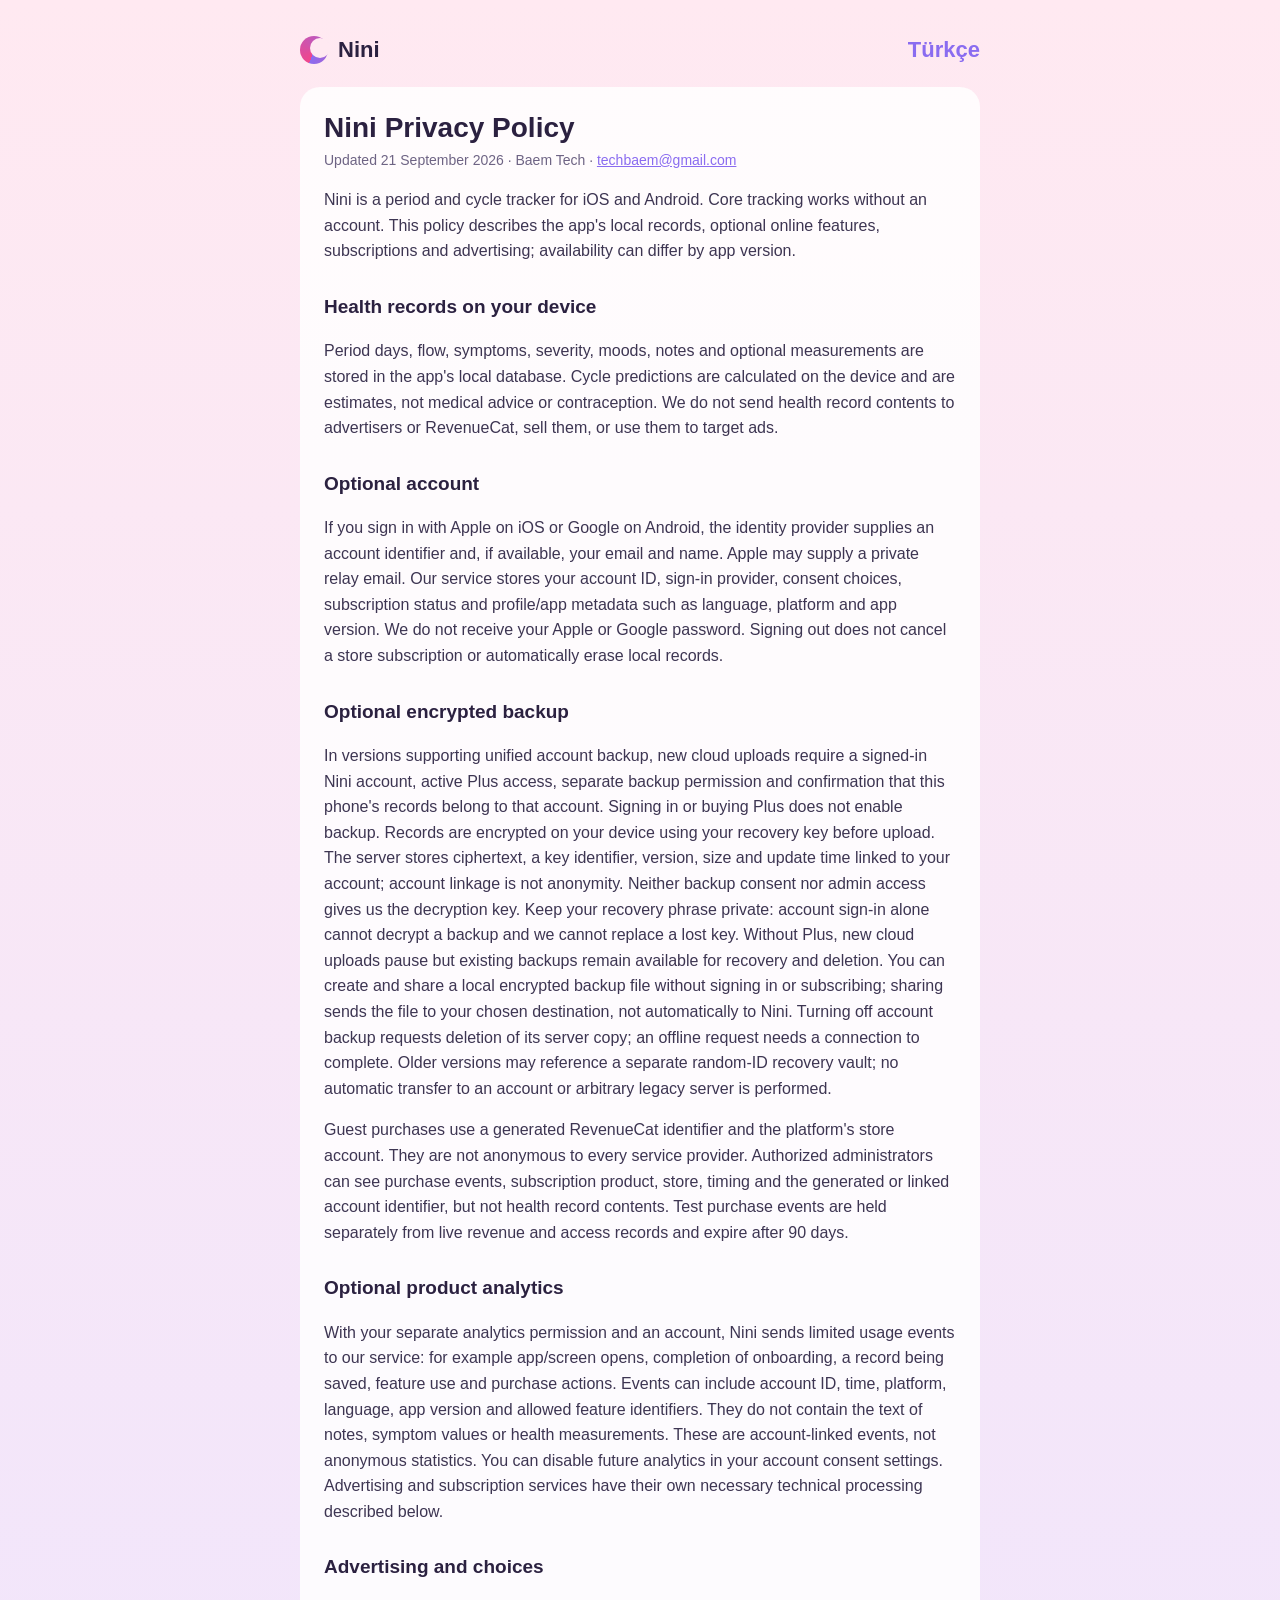
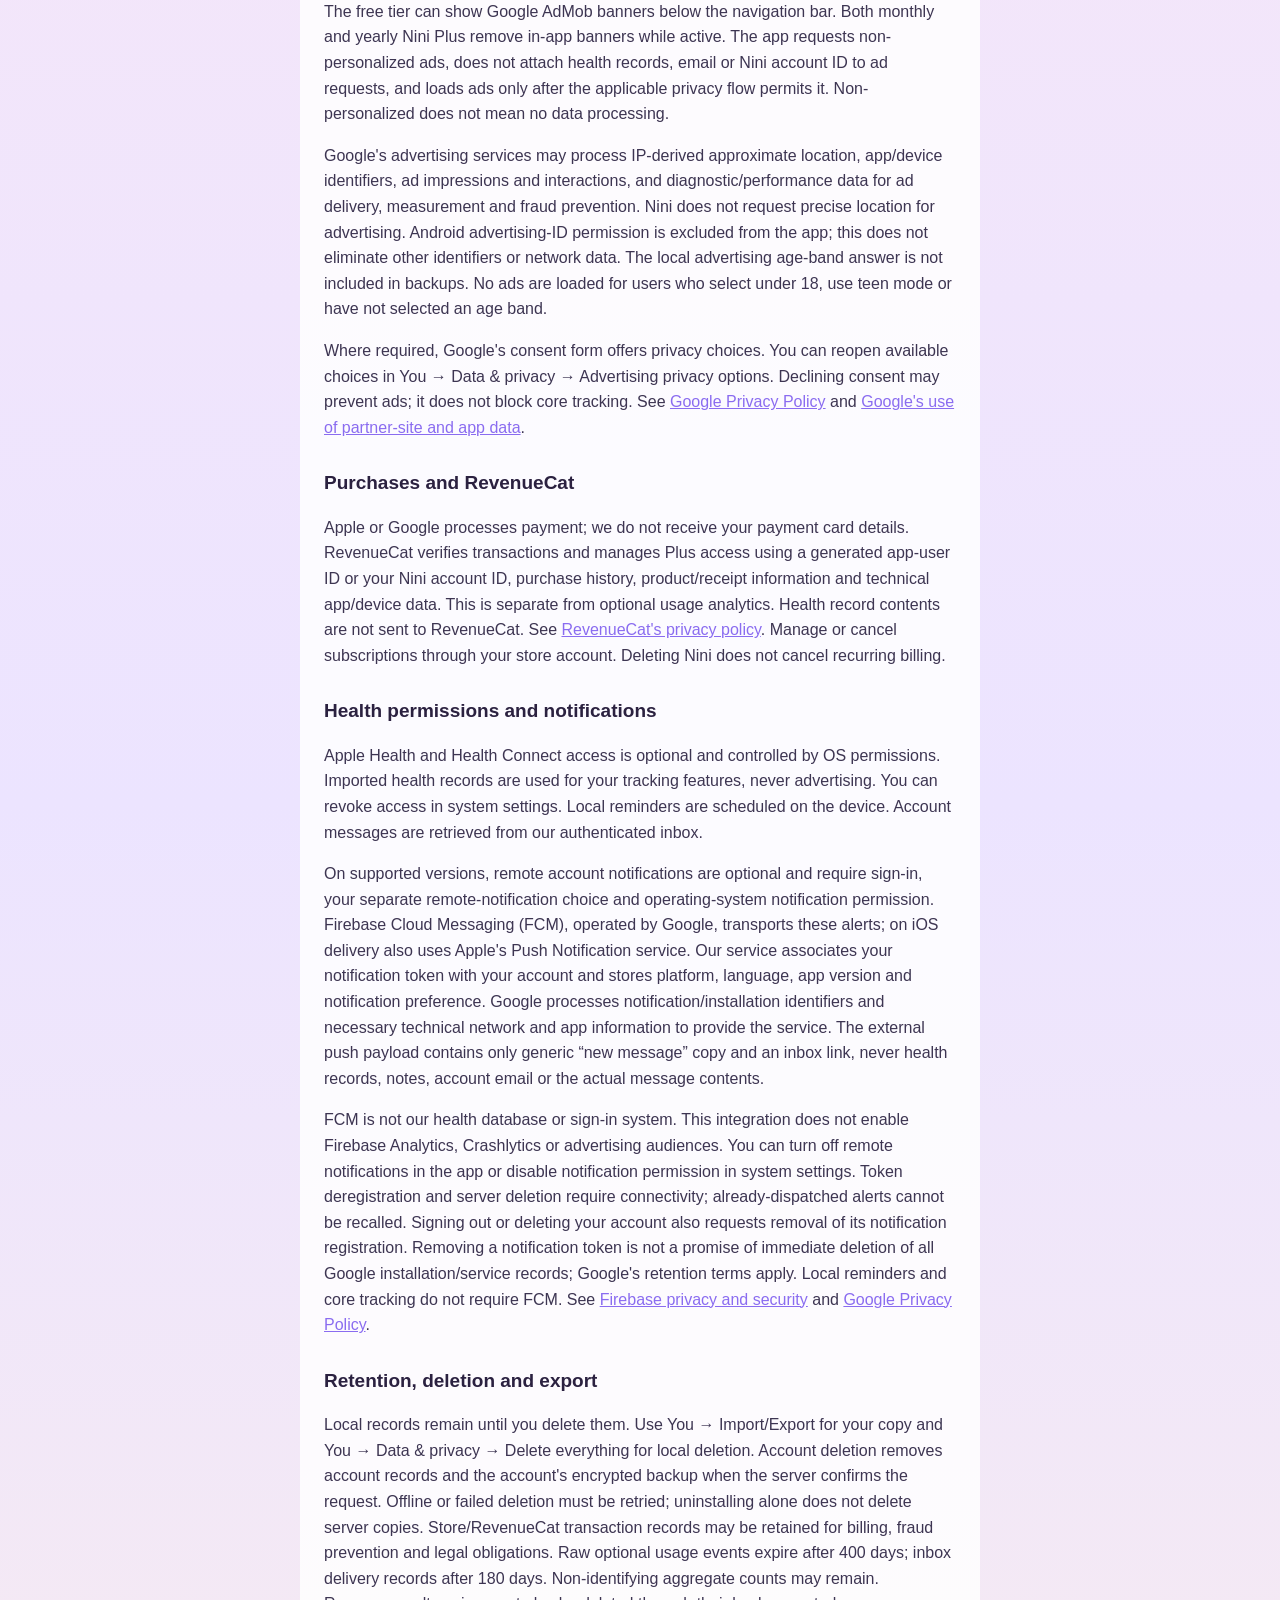
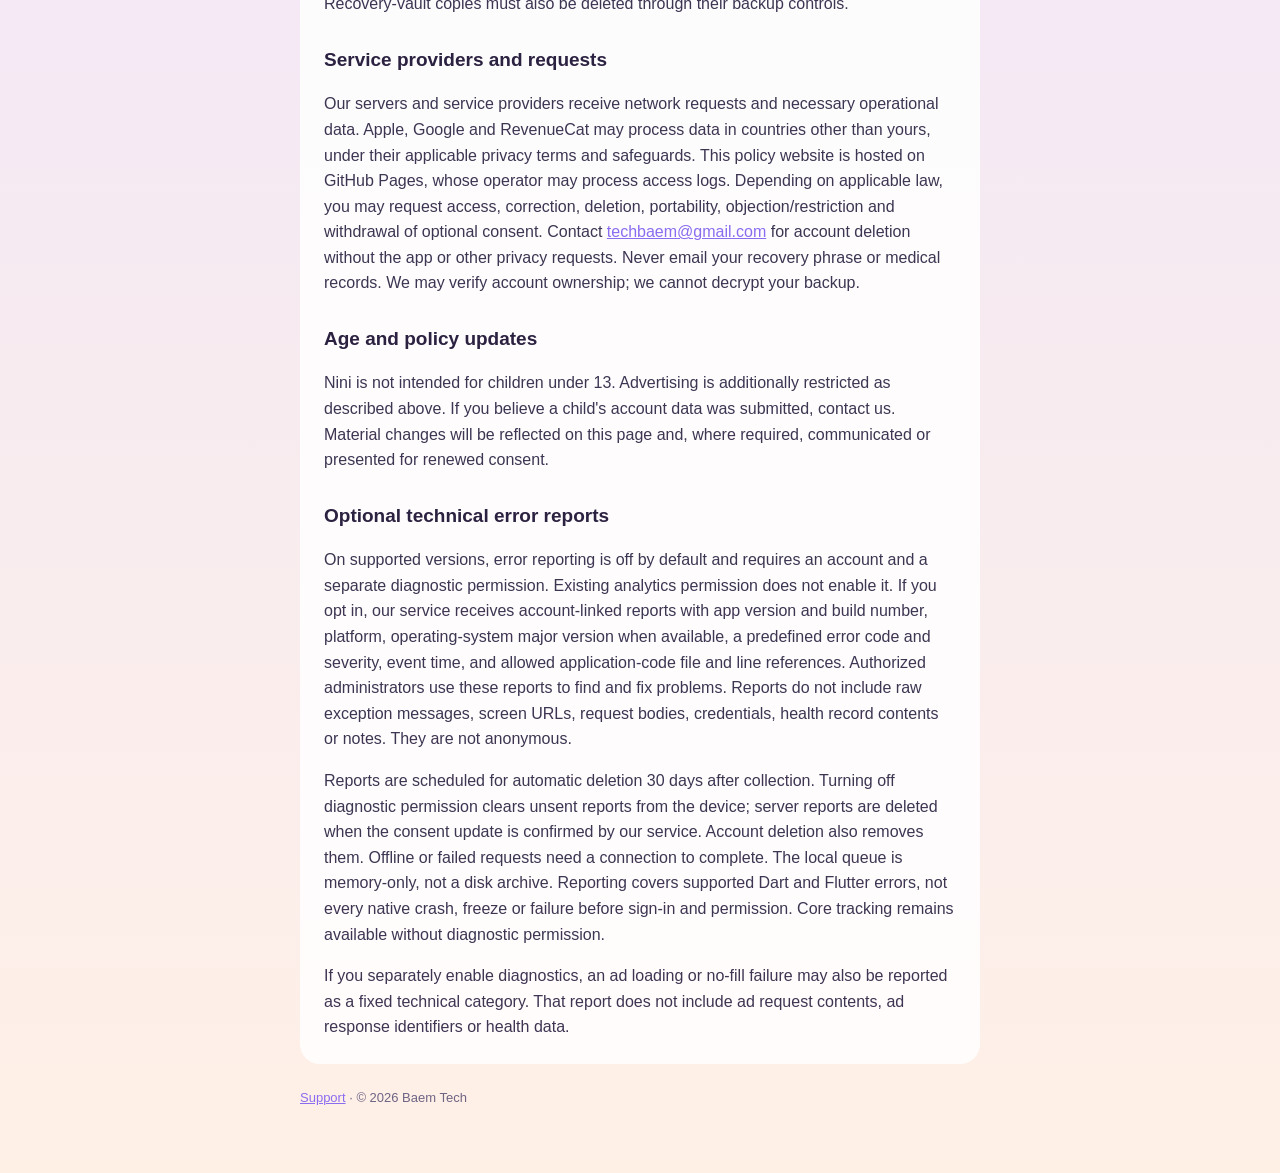
==== commit 0a64b511: "Clarify account backup, guest purchases and optional ad diagnostics" ====
--- a/privacy/index.html
+++ b/privacy/index.html
@@ -4,7 +4,8 @@
 <p>Nini is a period and cycle tracker for iOS and Android. Core tracking works without an account. This policy describes the app's local records, optional online features, subscriptions and advertising; availability can differ by app version.</p>
 <h2>Health records on your device</h2><p>Period days, flow, symptoms, severity, moods, notes and optional measurements are stored in the app's local database. Cycle predictions are calculated on the device and are estimates, not medical advice or contraception. We do not send health record contents to advertisers or RevenueCat, sell them, or use them to target ads.</p>
 <h2>Optional account</h2><p>If you sign in with Apple on iOS or Google on Android, the identity provider supplies an account identifier and, if available, your email and name. Apple may supply a private relay email. Our service stores your account ID, sign-in provider, consent choices, subscription status and profile/app metadata such as language, platform and app version. We do not receive your Apple or Google password. Signing out does not cancel a store subscription or automatically erase local records.</p>
-<h2>Optional encrypted backup</h2><p>Backup is off until you enable it. Records are encrypted on your device using your recovery key before upload. The server stores ciphertext, a key identifier, version, size and update time; account backup is linked to your account. An independent recovery-vault backup uses a random vault identifier. Neither consent to backup nor an admin login gives us the decryption key. Keep your recovery phrase private: we cannot recover an unreadable backup for you if you lose the key. Turning off account backup requests deletion of that server copy; an offline request needs a connection to complete.</p>
+<h2>Optional encrypted backup</h2><p>In versions supporting unified account backup, new cloud uploads require a signed-in Nini account, active Plus access, separate backup permission and confirmation that this phone's records belong to that account. Signing in or buying Plus does not enable backup. Records are encrypted on your device using your recovery key before upload. The server stores ciphertext, a key identifier, version, size and update time linked to your account; account linkage is not anonymity. Neither backup consent nor admin access gives us the decryption key. Keep your recovery phrase private: account sign-in alone cannot decrypt a backup and we cannot replace a lost key. Without Plus, new cloud uploads pause but existing backups remain available for recovery and deletion. You can create and share a local encrypted backup file without signing in or subscribing; sharing sends the file to your chosen destination, not automatically to Nini. Turning off account backup requests deletion of its server copy; an offline request needs a connection to complete. Older versions may reference a separate random-ID recovery vault; no automatic transfer to an account or arbitrary legacy server is performed.</p>
+<p>Guest purchases use a generated RevenueCat identifier and the platform's store account. They are not anonymous to every service provider. Authorized administrators can see purchase events, subscription product, store, timing and the generated or linked account identifier, but not health record contents. Test purchase events are held separately from live revenue and access records and expire after 90 days.</p>
 <h2>Optional product analytics</h2><p>With your separate analytics permission and an account, Nini sends limited usage events to our service: for example app/screen opens, completion of onboarding, a record being saved, feature use and purchase actions. Events can include account ID, time, platform, language, app version and allowed feature identifiers. They do not contain the text of notes, symptom values or health measurements. These are account-linked events, not anonymous statistics. You can disable future analytics in your account consent settings. Advertising and subscription services have their own necessary technical processing described below.</p>
 <h2>Advertising and choices</h2><p>The free tier can show Google AdMob banners below the navigation bar. Both monthly and yearly Nini Plus remove in-app banners while active. The app requests non-personalized ads, does not attach health records, email or Nini account ID to ad requests, and loads ads only after the applicable privacy flow permits it. Non-personalized does not mean no data processing.</p><p>Google's advertising services may process IP-derived approximate location, app/device identifiers, ad impressions and interactions, and diagnostic/performance data for ad delivery, measurement and fraud prevention. Nini does not request precise location for advertising. Android advertising-ID permission is excluded from the app; this does not eliminate other identifiers or network data. The local advertising age-band answer is not included in backups. No ads are loaded for users who select under 18, use teen mode or have not selected an age band.</p><p>Where required, Google's consent form offers privacy choices. You can reopen available choices in You → Data &amp; privacy → Advertising privacy options. Declining consent may prevent ads; it does not block core tracking. See <a href="https://policies.google.com/privacy">Google Privacy Policy</a> and <a href="https://policies.google.com/technologies/partner-sites">Google's use of partner-site and app data</a>.</p>
 <h2>Purchases and RevenueCat</h2><p>Apple or Google processes payment; we do not receive your payment card details. RevenueCat verifies transactions and manages Plus access using a generated app-user ID or your Nini account ID, purchase history, product/receipt information and technical app/device data. This is separate from optional usage analytics. Health record contents are not sent to RevenueCat. See <a href="https://www.revenuecat.com/privacy">RevenueCat's privacy policy</a>. Manage or cancel subscriptions through your store account. Deleting Nini does not cancel recurring billing.</p>
@@ -15,4 +16,5 @@
 <h2>Service providers and requests</h2><p>Our servers and service providers receive network requests and necessary operational data. Apple, Google and RevenueCat may process data in countries other than yours, under their applicable privacy terms and safeguards. This policy website is hosted on GitHub Pages, whose operator may process access logs. Depending on applicable law, you may request access, correction, deletion, portability, objection/restriction and withdrawal of optional consent. Contact <a href="mailto:techbaem@gmail.com">techbaem@gmail.com</a> for account deletion without the app or other privacy requests. Never email your recovery phrase or medical records. We may verify account ownership; we cannot decrypt your backup.</p>
 <h2>Age and policy updates</h2><p>Nini is not intended for children under 13. Advertising is additionally restricted as described above. If you believe a child's account data was submitted, contact us. Material changes will be reflected on this page and, where required, communicated or presented for renewed consent.</p>
 <h2>Optional technical error reports</h2><p>On supported versions, error reporting is off by default and requires an account and a separate diagnostic permission. Existing analytics permission does not enable it. If you opt in, our service receives account-linked reports with app version and build number, platform, operating-system major version when available, a predefined error code and severity, event time, and allowed application-code file and line references. Authorized administrators use these reports to find and fix problems. Reports do not include raw exception messages, screen URLs, request bodies, credentials, health record contents or notes. They are not anonymous.</p><p>Reports are scheduled for automatic deletion 30 days after collection. Turning off diagnostic permission clears unsent reports from the device; server reports are deleted when the consent update is confirmed by our service. Account deletion also removes them. Offline or failed requests need a connection to complete. The local queue is memory-only, not a disk archive. Reporting covers supported Dart and Flutter errors, not every native crash, freeze or failure before sign-in and permission. Core tracking remains available without diagnostic permission.</p>
+<p>If you separately enable diagnostics, an ad loading or no-fill failure may also be reported as a fixed technical category. That report does not include ad request contents, ad response identifiers or health data.</p>
 </article><footer><a href="../support/">Support</a> · © 2026 Baem Tech</footer></main></body></html>
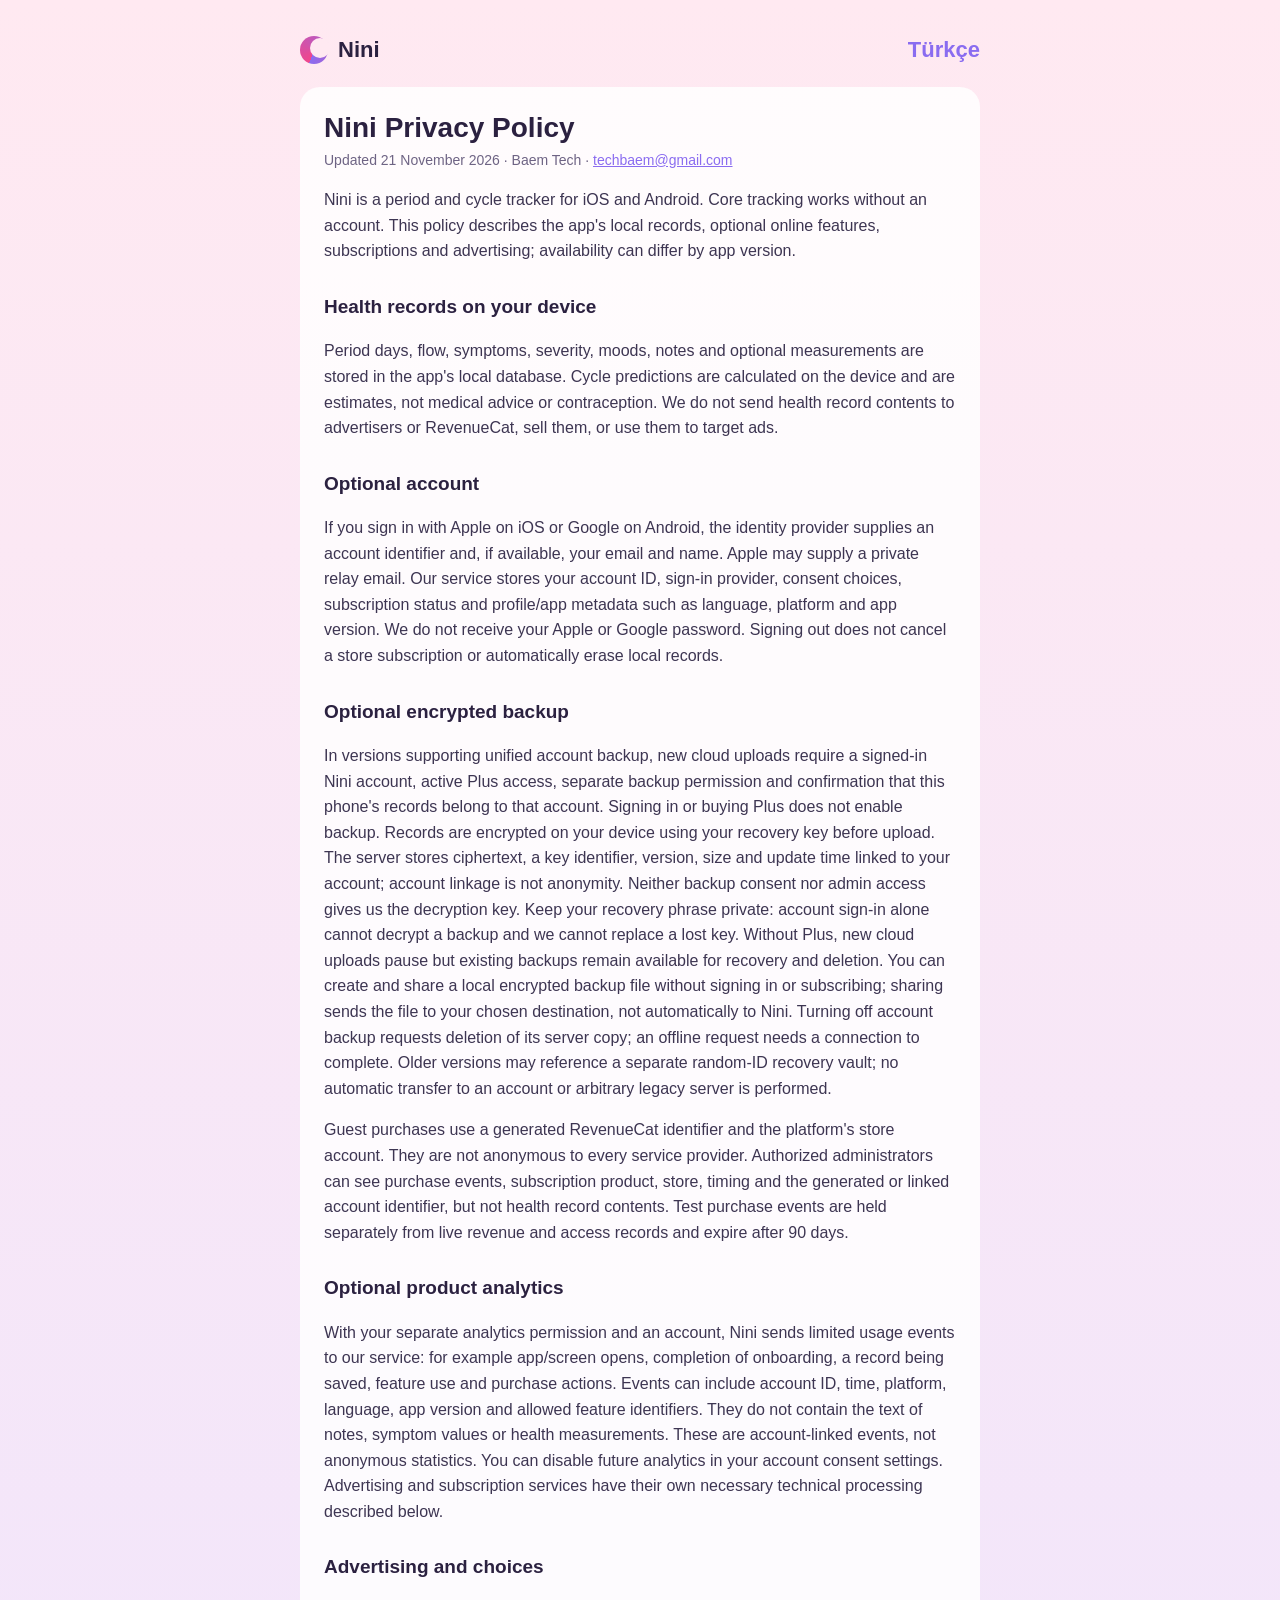
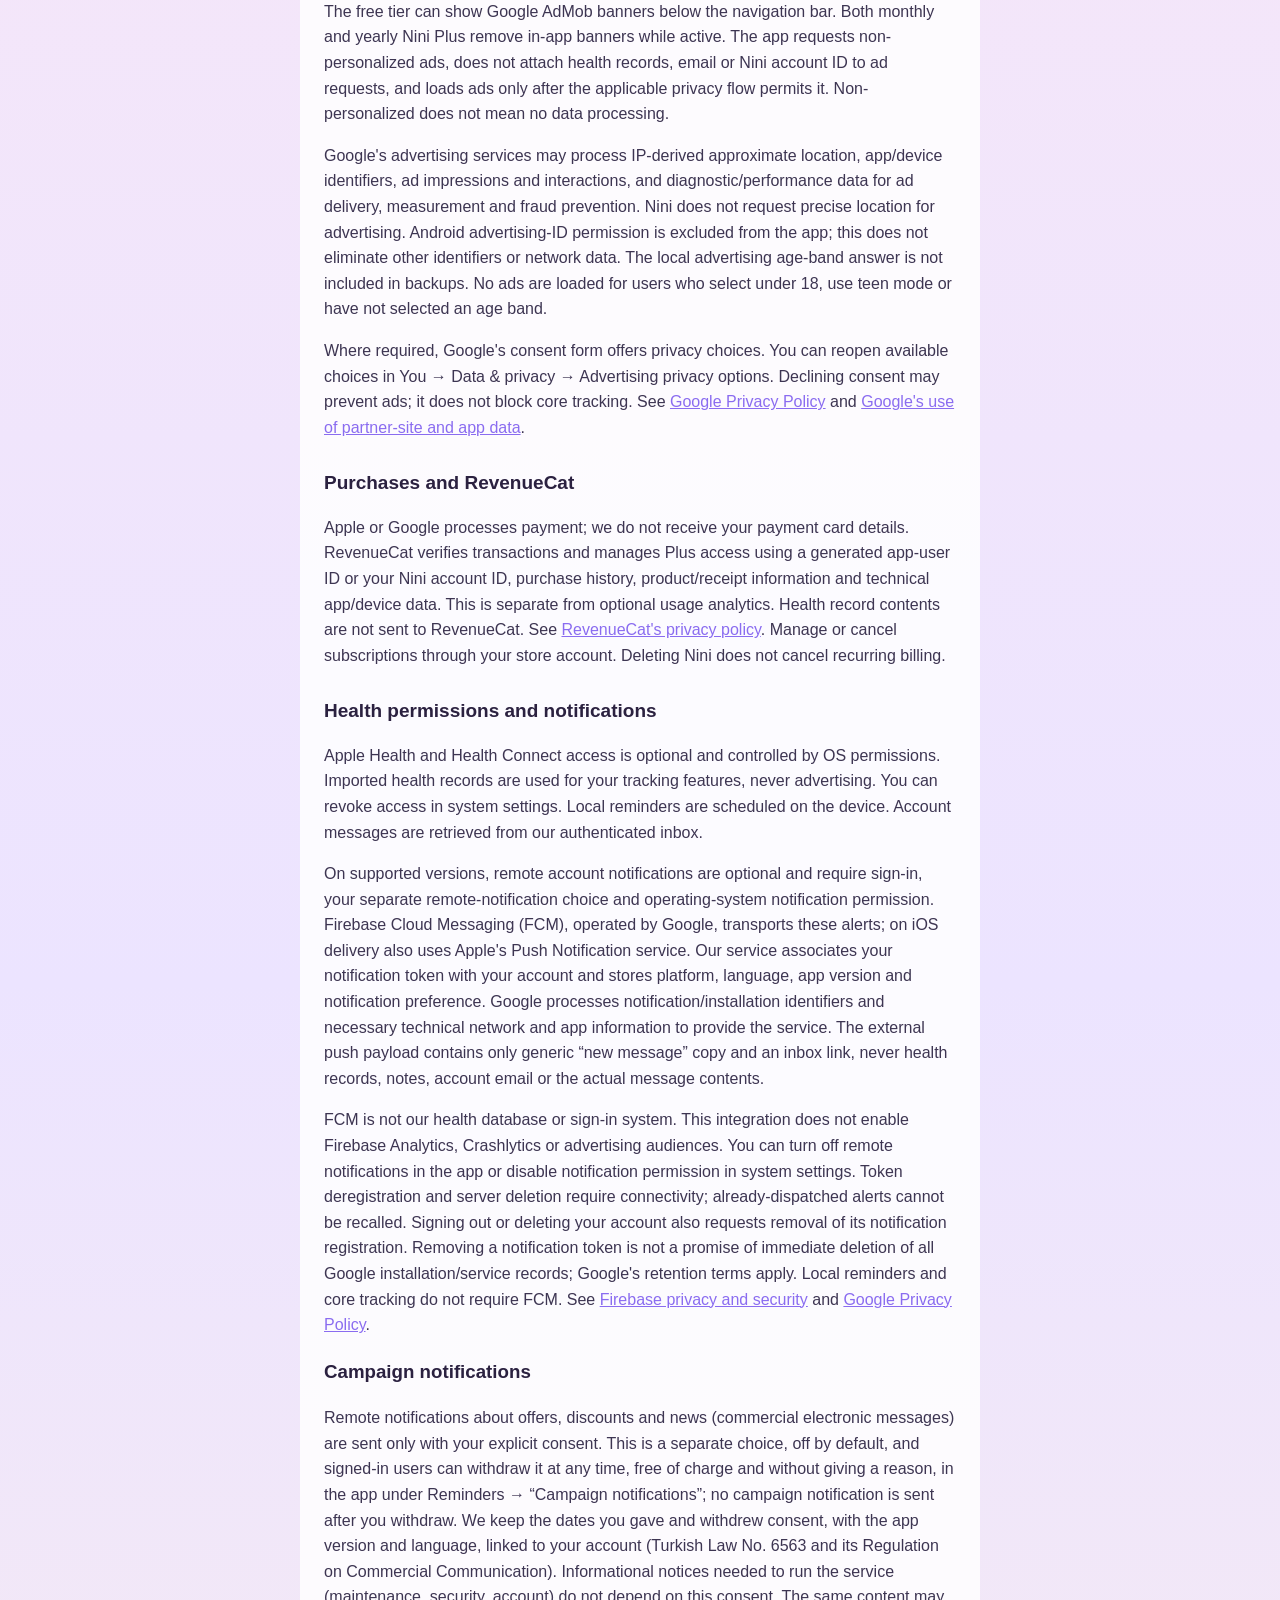
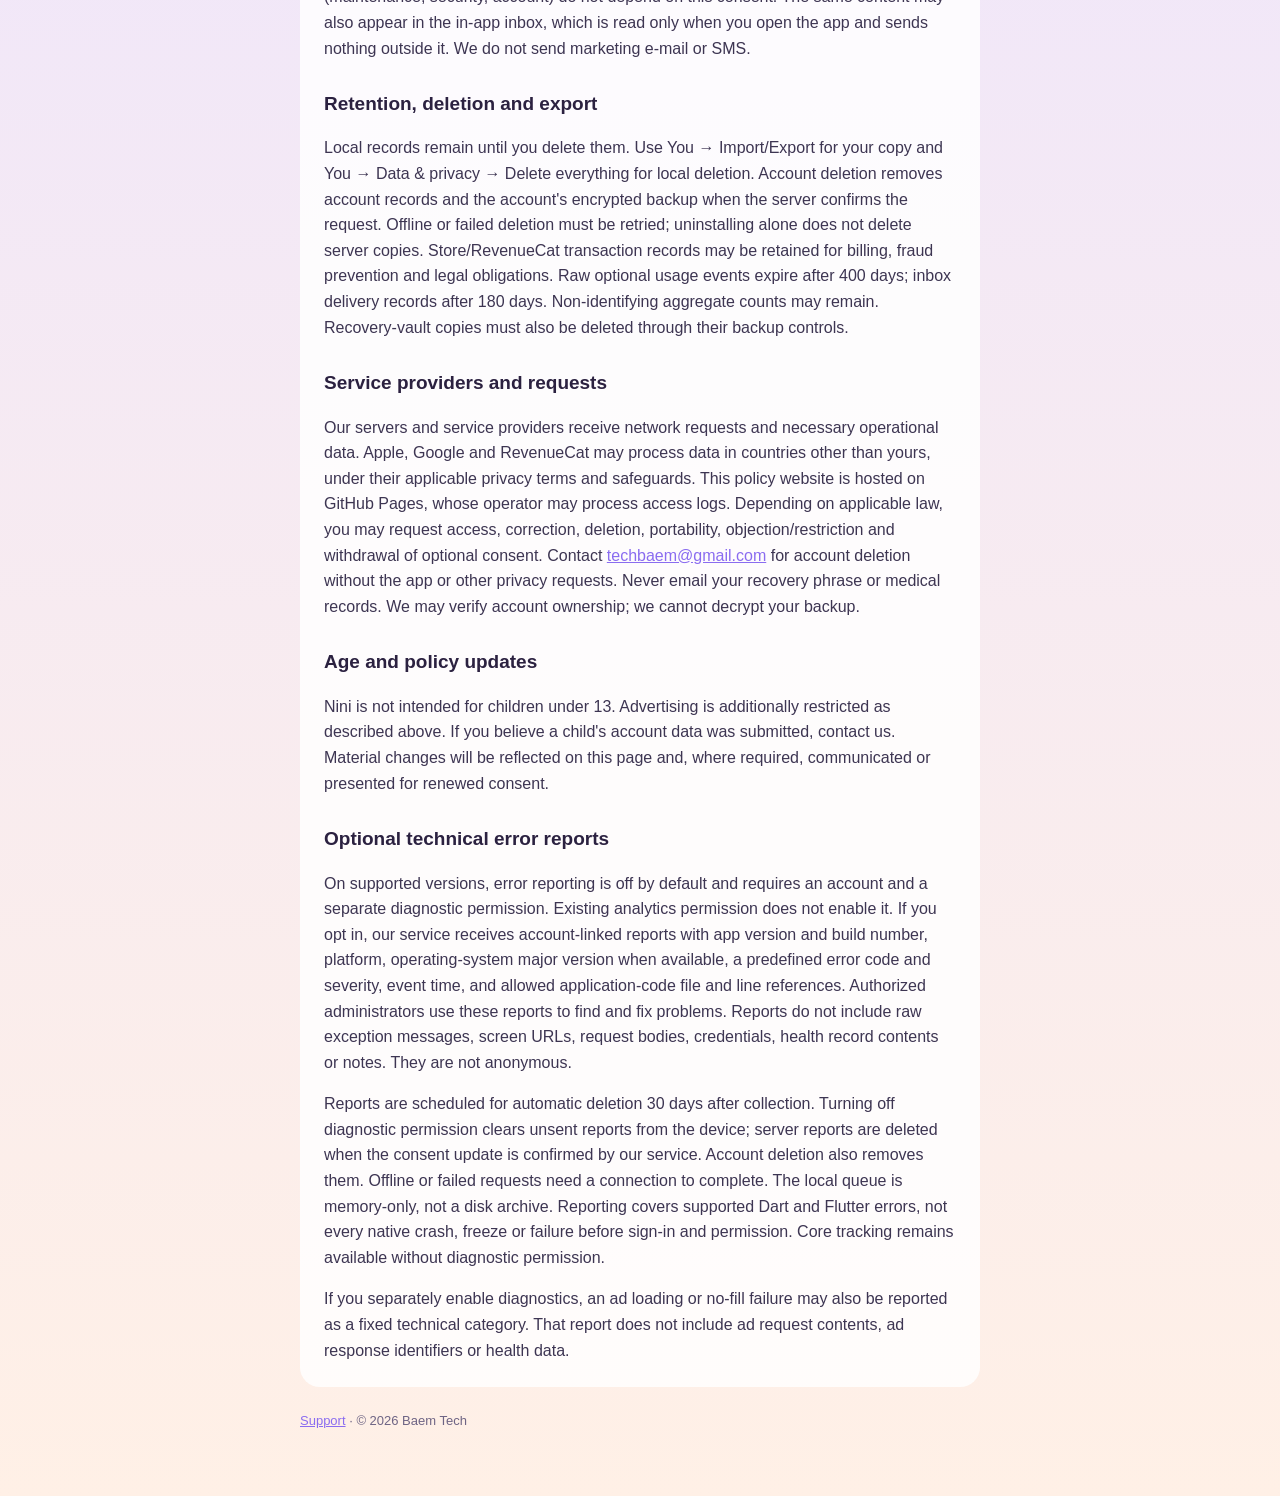
==== commit 3809a45d: "Privacy: campaign notifications need explicit, withdrawable opt-in (TR + EN) Separate, off-by-defaul" ====
--- a/privacy/index.html
+++ b/privacy/index.html
@@ -1,6 +1,6 @@
 <!doctype html>
 <html lang="en"><head><meta charset="utf-8"><meta name="viewport" content="width=device-width,initial-scale=1"><title>Nini Privacy Policy</title><meta name="description" content="Nini Privacy Policy: local health records, optional encrypted backup, accounts, RevenueCat subscriptions and AdMob advertising."><link rel="canonical" href="https://baemtech.github.io/nini-legal/privacy/"><link rel="stylesheet" href="../styles.css"></head><body><main><header><span class="mark" aria-hidden="true"></span><a href="../">Nini</a><span class="lang"><a href="tr/">Türkçe</a></span></header><article>
-<h1>Nini Privacy Policy</h1><p class="meta">Updated 21 September 2026 · Baem Tech · <a href="mailto:techbaem@gmail.com">techbaem@gmail.com</a></p>
+<h1>Nini Privacy Policy</h1><p class="meta">Updated 21 November 2026 · Baem Tech · <a href="mailto:techbaem@gmail.com">techbaem@gmail.com</a></p>
 <p>Nini is a period and cycle tracker for iOS and Android. Core tracking works without an account. This policy describes the app's local records, optional online features, subscriptions and advertising; availability can differ by app version.</p>
 <h2>Health records on your device</h2><p>Period days, flow, symptoms, severity, moods, notes and optional measurements are stored in the app's local database. Cycle predictions are calculated on the device and are estimates, not medical advice or contraception. We do not send health record contents to advertisers or RevenueCat, sell them, or use them to target ads.</p>
 <h2>Optional account</h2><p>If you sign in with Apple on iOS or Google on Android, the identity provider supplies an account identifier and, if available, your email and name. Apple may supply a private relay email. Our service stores your account ID, sign-in provider, consent choices, subscription status and profile/app metadata such as language, platform and app version. We do not receive your Apple or Google password. Signing out does not cancel a store subscription or automatically erase local records.</p>
@@ -11,7 +11,7 @@
 <h2>Purchases and RevenueCat</h2><p>Apple or Google processes payment; we do not receive your payment card details. RevenueCat verifies transactions and manages Plus access using a generated app-user ID or your Nini account ID, purchase history, product/receipt information and technical app/device data. This is separate from optional usage analytics. Health record contents are not sent to RevenueCat. See <a href="https://www.revenuecat.com/privacy">RevenueCat's privacy policy</a>. Manage or cancel subscriptions through your store account. Deleting Nini does not cancel recurring billing.</p>
 <h2>Health permissions and notifications</h2><p>Apple Health and Health Connect access is optional and controlled by OS permissions. Imported health records are used for your tracking features, never advertising. You can revoke access in system settings. Local reminders are scheduled on the device. Account messages are retrieved from our authenticated inbox.</p>
 <p>On supported versions, remote account notifications are optional and require sign-in, your separate remote-notification choice and operating-system notification permission. Firebase Cloud Messaging (FCM), operated by Google, transports these alerts; on iOS delivery also uses Apple's Push Notification service. Our service associates your notification token with your account and stores platform, language, app version and notification preference. Google processes notification/installation identifiers and necessary technical network and app information to provide the service. The external push payload contains only generic “new message” copy and an inbox link, never health records, notes, account email or the actual message contents.</p>
-<p>FCM is not our health database or sign-in system. This integration does not enable Firebase Analytics, Crashlytics or advertising audiences. You can turn off remote notifications in the app or disable notification permission in system settings. Token deregistration and server deletion require connectivity; already-dispatched alerts cannot be recalled. Signing out or deleting your account also requests removal of its notification registration. Removing a notification token is not a promise of immediate deletion of all Google installation/service records; Google's retention terms apply. Local reminders and core tracking do not require FCM. See <a href="https://firebase.google.com/support/privacy">Firebase privacy and security</a> and <a href="https://policies.google.com/privacy">Google Privacy Policy</a>.</p>
+<p>FCM is not our health database or sign-in system. This integration does not enable Firebase Analytics, Crashlytics or advertising audiences. You can turn off remote notifications in the app or disable notification permission in system settings. Token deregistration and server deletion require connectivity; already-dispatched alerts cannot be recalled. Signing out or deleting your account also requests removal of its notification registration. Removing a notification token is not a promise of immediate deletion of all Google installation/service records; Google's retention terms apply. Local reminders and core tracking do not require FCM. See <a href="https://firebase.google.com/support/privacy">Firebase privacy and security</a> and <a href="https://policies.google.com/privacy">Google Privacy Policy</a>.</p><h3>Campaign notifications</h3><p>Remote notifications about offers, discounts and news (commercial electronic messages) are sent only with your explicit consent. This is a separate choice, off by default, and signed-in users can withdraw it at any time, free of charge and without giving a reason, in the app under Reminders → “Campaign notifications”; no campaign notification is sent after you withdraw. We keep the dates you gave and withdrew consent, with the app version and language, linked to your account (Turkish Law No. 6563 and its Regulation on Commercial Communication). Informational notices needed to run the service (maintenance, security, account) do not depend on this consent. The same content may also appear in the in-app inbox, which is read only when you open the app and sends nothing outside it. We do not send marketing e-mail or SMS.</p>
 <h2>Retention, deletion and export</h2><p>Local records remain until you delete them. Use You → Import/Export for your copy and You → Data &amp; privacy → Delete everything for local deletion. Account deletion removes account records and the account's encrypted backup when the server confirms the request. Offline or failed deletion must be retried; uninstalling alone does not delete server copies. Store/RevenueCat transaction records may be retained for billing, fraud prevention and legal obligations. Raw optional usage events expire after 400 days; inbox delivery records after 180 days. Non-identifying aggregate counts may remain. Recovery-vault copies must also be deleted through their backup controls.</p>
 <h2>Service providers and requests</h2><p>Our servers and service providers receive network requests and necessary operational data. Apple, Google and RevenueCat may process data in countries other than yours, under their applicable privacy terms and safeguards. This policy website is hosted on GitHub Pages, whose operator may process access logs. Depending on applicable law, you may request access, correction, deletion, portability, objection/restriction and withdrawal of optional consent. Contact <a href="mailto:techbaem@gmail.com">techbaem@gmail.com</a> for account deletion without the app or other privacy requests. Never email your recovery phrase or medical records. We may verify account ownership; we cannot decrypt your backup.</p>
 <h2>Age and policy updates</h2><p>Nini is not intended for children under 13. Advertising is additionally restricted as described above. If you believe a child's account data was submitted, contact us. Material changes will be reflected on this page and, where required, communicated or presented for renewed consent.</p>
